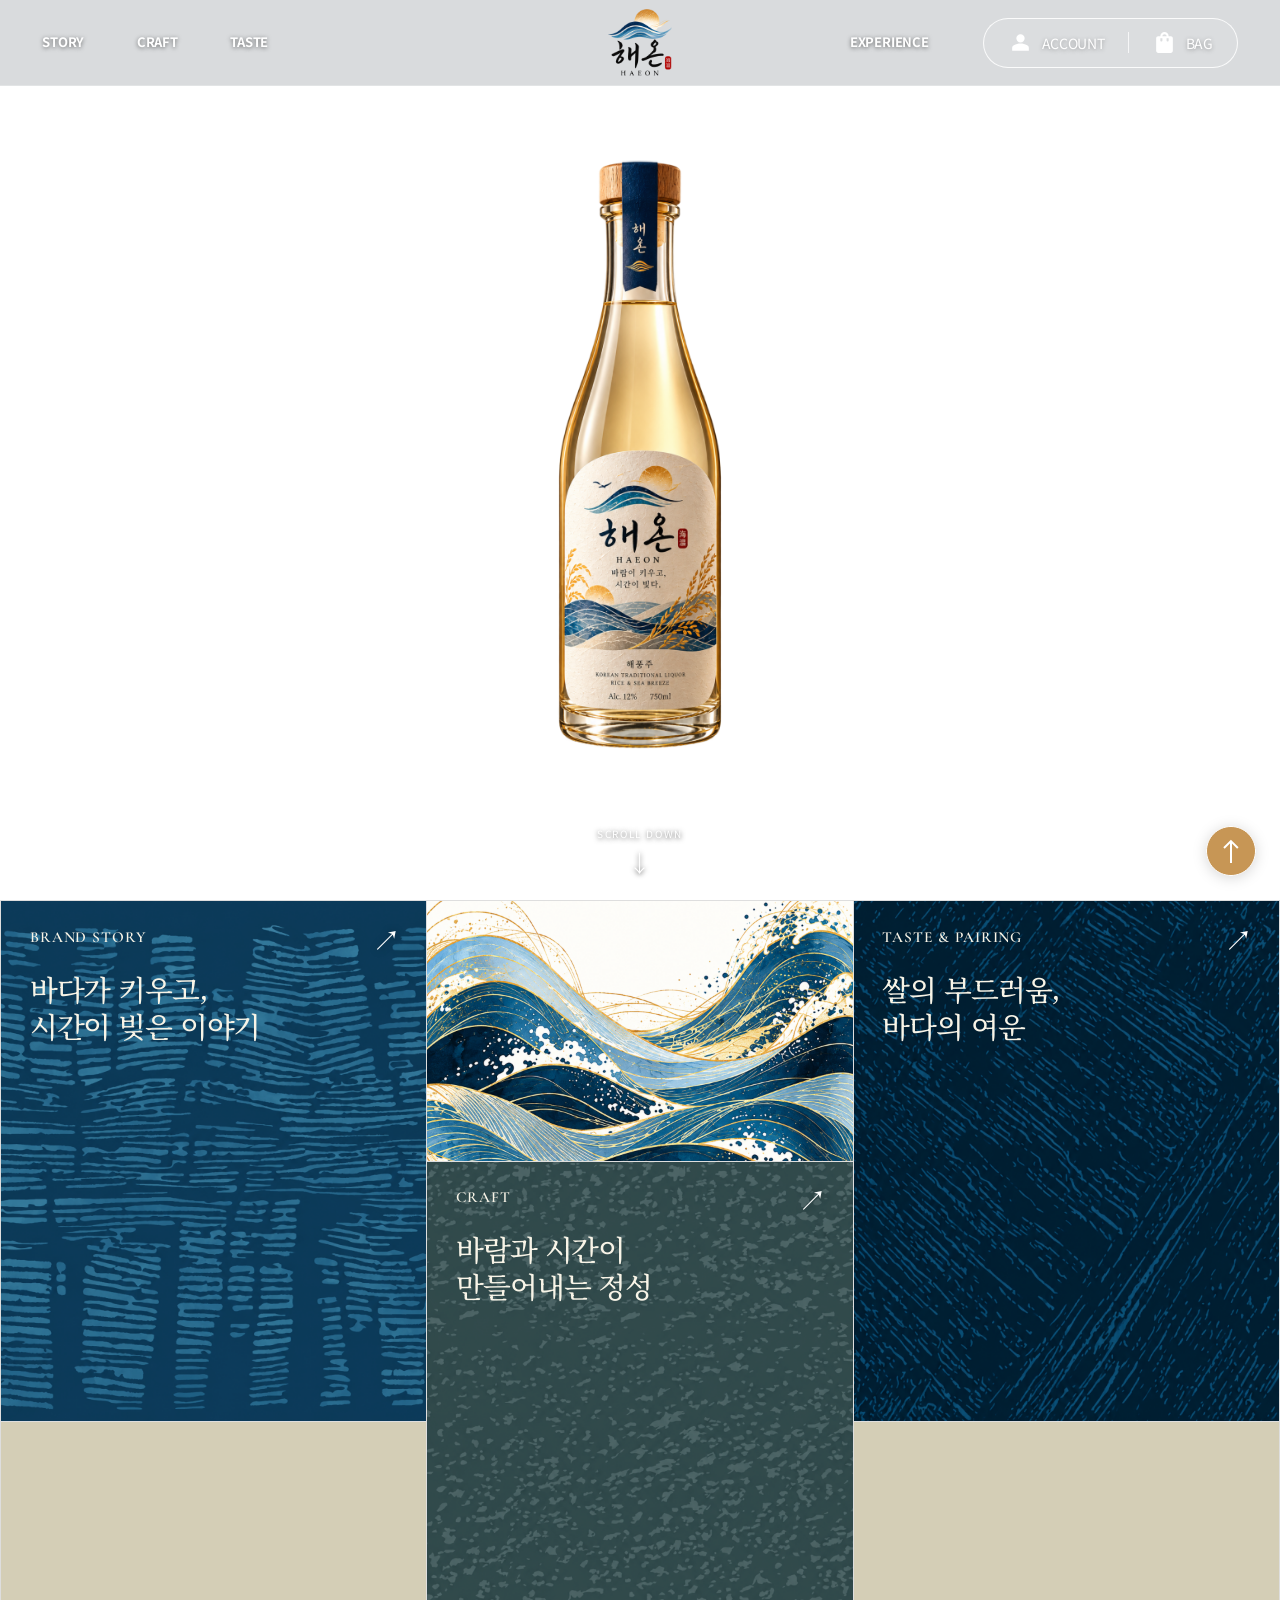
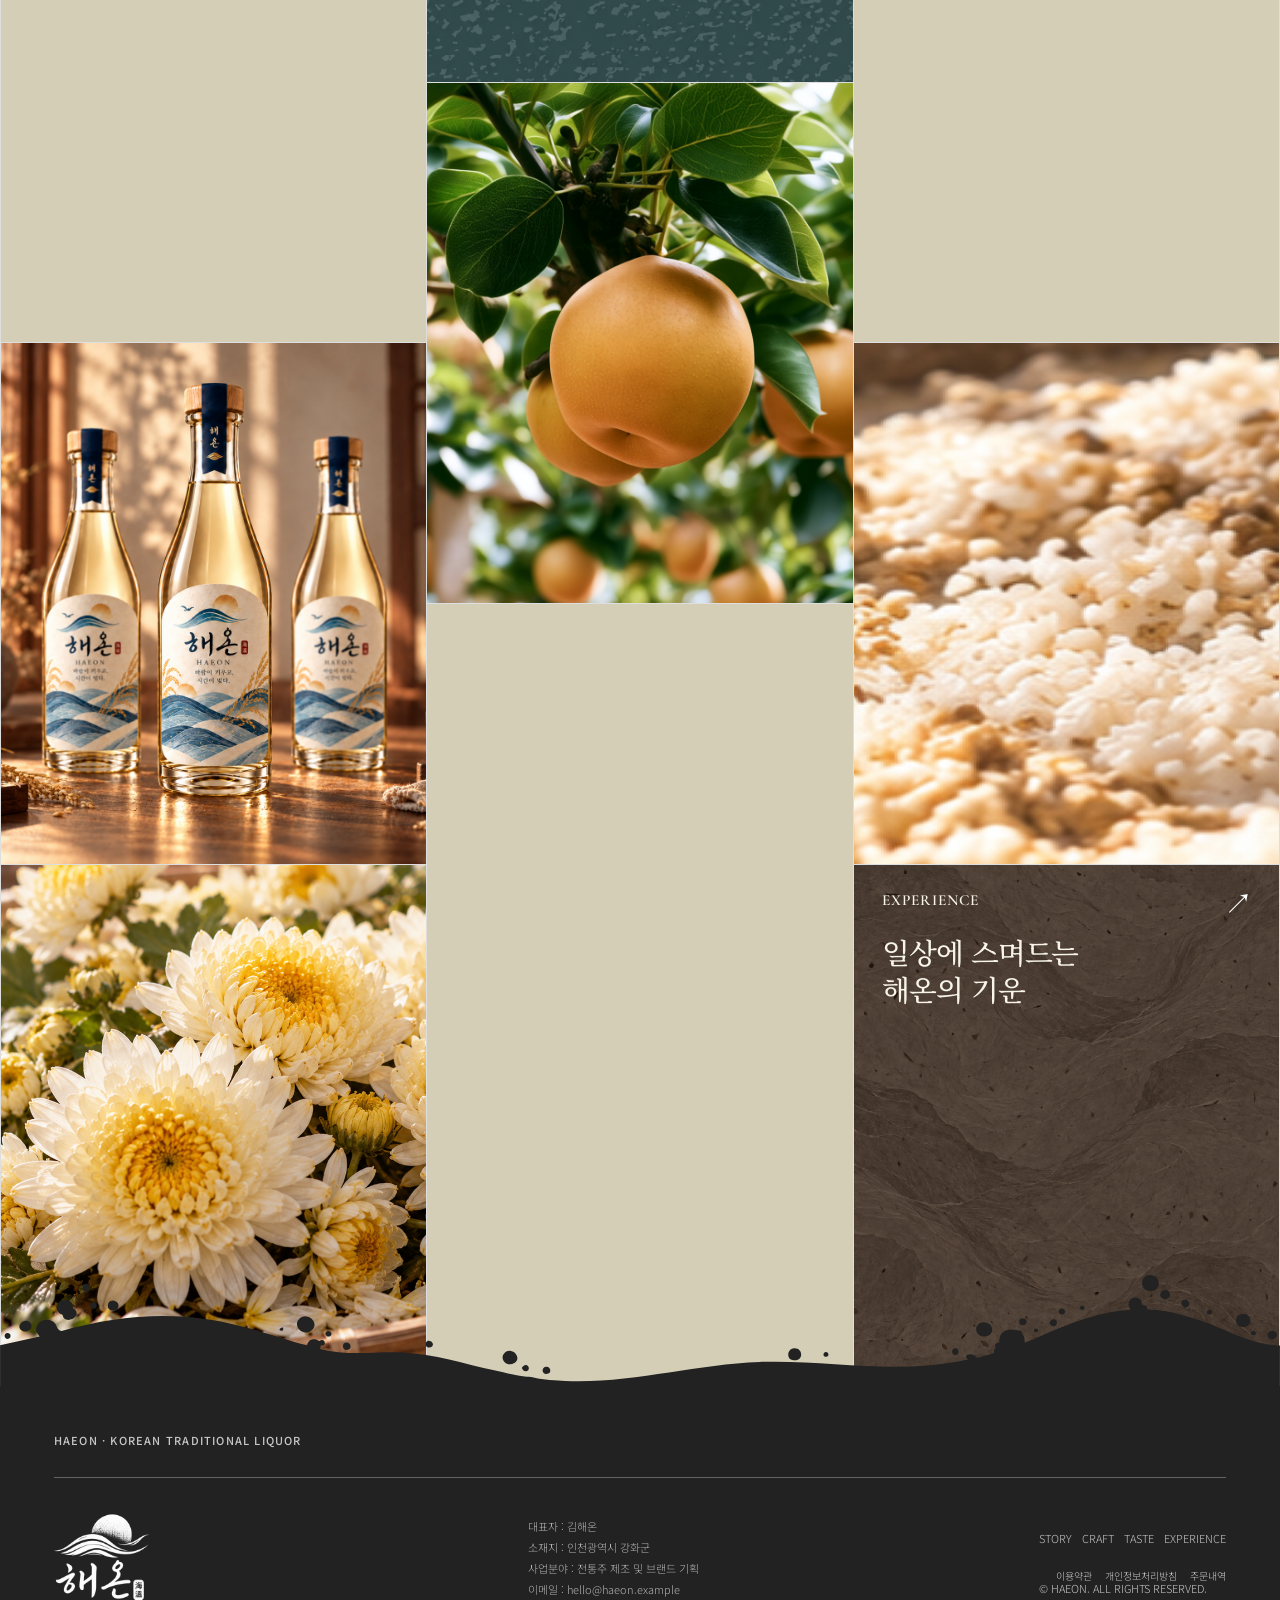
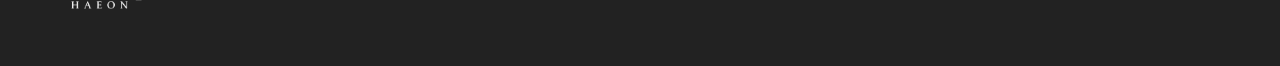
==== haeon/index.html @ a4af0481 "HAEON Initial upload of HAEON website" ====
<!DOCTYPE html>
<html lang="ko"><head><meta charset="UTF-8"><meta name="viewport" content="width=device-width, initial-scale=1"><meta name="theme-color" content="#18324a"><meta name="description" content="바람이 키우고, 시간이 빚다. 프리미엄 한국 약주 해온 HAEON의 브랜드 이야기, 재료, 풍미와 컬렉션."><title>바람이 키우고, 시간이 빚다 | 해온 HAEON</title><link rel="icon" href="assets/favicon.svg" type="image/svg+xml"><link rel="preconnect" href="https://fonts.googleapis.com"><link rel="preconnect" href="https://fonts.gstatic.com" crossorigin><link href="https://fonts.googleapis.com/css2?family=Cormorant+Garamond:wght@400;500;600&family=Noto+Sans+KR:wght@300;400;500&family=Noto+Serif+KR:wght@400;500;600&display=swap" rel="stylesheet"><link rel="stylesheet" href="css/style.css"><link rel="stylesheet" href="css/mosaic.css?v=mobile-one-column-20261019"><script src="js/main.js" defer></script><link rel="stylesheet" href="css/header.css"><link rel="stylesheet" href="css/footer.css?v=haeon-wave-final-2"><link rel="stylesheet" href="css/scroll-overlap.css"><link rel="stylesheet" href="css/commerce.css?v=align-center-20261019"><link rel="stylesheet" href="css/home-transparent-header.css?v=20261019"><script src="js/commerce.js" defer></script></head>
<body data-page="index"><a class="skip-link" href="#main">본문으로 바로가기</a>
<header class="site-header minimal-header"><nav class="header-nav" aria-label="브랜드 메뉴"><div class="story-menu"><a class="story-menu__trigger" href="brand.html" aria-haspopup="true" aria-expanded="false" aria-controls="story-submenu">STORY</a><div class="story-menu__dropdown" id="story-submenu" aria-label="STORY 하위 메뉴"><a href="brand.html">STORY</a><a href="brand-detail.html">CI</a></div></div><a href="craft.html">CRAFT</a><a href="taste.html">TASTE</a></nav><a class="header-logo" href="index.html" aria-label="해온 HAEON 홈"><img src="assets/images/haeon-logo.png" alt="해온 HAEON" width="180" height="188"></a><nav class="header-experience" aria-label="구매 메뉴"><a href="shop.html">EXPERIENCE</a></nav><div class="haeon-shop-actions" aria-label="계정 및 장바구니">
    <a class="haeon-account-link" href="account.html" aria-label="회원가입 및 계정"><img class="haeon-action-icon" src="assets/images/ACCOUNT%201.svg" alt="" width="25" height="25"><span class="haeon-action-label">ACCOUNT</span></a>
    <span class="haeon-shop-actions__divider" aria-hidden="true"></span>
    <button class="haeon-cart-trigger" type="button" data-cart-open aria-label="장바구니 열기"><img class="haeon-action-icon" src="assets/images/BAG%201.svg" alt="" width="25" height="25"><span class="haeon-action-label">BAG</span></button>
  </div></header>

<main id="main"><section class="product-stage" aria-labelledby="haeon-title"><h1 id="haeon-title" class="visually-hidden">해온 HAEON — 바람이 키우고, 시간이 빚다.</h1><video class="product-stage__background-video" autoplay muted loop playsinline preload="metadata" aria-hidden="true" tabindex="-1">
  <source src="assets/images/home/sea.mp4" type="video/mp4">
</video>
<img class="product-stage__bottle" src="assets/images/home/haeon-hero-bottle.png" alt="우드 캡과 파도 라벨을 갖춘 해온 약주 병" fetchpriority="high" decoding="async" width="960" height="1440"><a class="product-stage__scroll" href="#discover">SCROLL DOWN<span aria-hidden="true">↓</span></a></section>
<div id="discover" class="mosaic-scroll" role="region" aria-label="해온 콘텐츠 격자">
<section class="main-mosaic" aria-label="해온 브랜드 메인 콘텐츠">
<a class="menu-tile area-brand" href="brand.html"><img class="menu-tile__background" src="assets/images/home/blue_print.png" alt="" loading="lazy" decoding="async"><span class="menu-tile__eyebrow">BRAND STORY</span><h2>바다가 키우고,<br>시간이 빚은 이야기</h2><span class="menu-tile__arrow" aria-hidden="true">↗</span></a>
<div class="mosaic-image area-image2"><video autoplay muted loop playsinline preload="metadata"><source src="assets/images/home/rice_plant.mp4" type="video/mp4"></video></div>
<div class="mosaic-image area-image4"><img class="" src="assets/images/home/haeon_bottles.png" alt="바람이 키우고 시간이 빚다" loading="lazy" decoding="async"></div>
<div class="mosaic-image area-image7"><img class="" src="assets/images/home/chrysanthemum.png" alt="은은한 향을 더하는 국화" loading="lazy" decoding="async"></div>
<div class="mosaic-image area-image1"><img class="" src="assets/images/home/wave.png" alt="잔잔히 밀려오는 파도" loading="lazy" decoding="async"></div>
<a class="menu-tile area-craft" href="craft.html"><img class="menu-tile__background" src="assets/images/home/green_pattern.png" alt="" loading="lazy" decoding="async"><span class="menu-tile__eyebrow">CRAFT</span><h2>바람과 시간이<br>만들어내는 정성</h2><span class="menu-tile__arrow" aria-hidden="true">↗</span></a>
<div class="mosaic-image area-image5"><img class="" src="assets/images/home/pear.png" alt="맑고 부드러운 단맛의 배" loading="lazy" decoding="async"></div>
<div class="mosaic-image area-image8"><video autoplay muted loop playsinline preload="metadata"><source src="assets/images/home/green_plum.mp4" type="video/mp4"></video></div>
<a class="menu-tile area-pairing" href="taste.html"><img class="menu-tile__background" src="assets/images/home/blue_pattern.png" alt="" loading="lazy" decoding="async"><span class="menu-tile__eyebrow">TASTE &amp; PAIRING</span><h2>쌀의 부드러움,<br>바다의 여운</h2><span class="menu-tile__arrow" aria-hidden="true">↗</span></a>
<div class="mosaic-image area-image3"><video autoplay muted loop playsinline preload="metadata"><source src="assets/images/home/dancheong.mp4" type="video/mp4"></video></div>
<div class="mosaic-image area-image6"><img class="" src="assets/images/home/yeast.png" alt="발효의 깊이를 더하는 누룩" loading="lazy" decoding="async"></div>
<a class="menu-tile area-image9" href="shop.html"><img class="menu-tile__background" src="assets/images/home/EXPRIENCE.png" alt="" loading="lazy" decoding="async"><span class="menu-tile__eyebrow">EXPERIENCE</span><h2>일상에 스며드는<br>해온의 기운</h2><span class="menu-tile__arrow" aria-hidden="true">↗</span></a>
</section>
</div></main>

<footer class="site-footer brand-footer">
  <div class="brand-footer__top">
    <p class="brand-footer__caption">HAEON · KOREAN TRADITIONAL LIQUOR</p>
    
  </div>
  <div class="brand-footer__body">
    <a class="brand-footer__logo" href="index.html" aria-label="해온 HAEON 홈"><img src="assets/images/haeon-logo-white.png" alt="해온 HAEON" width="276" height="293" loading="lazy" decoding="async"></a>
    <div class="brand-footer__message"><p>대표자 : 김해온</p><p>소재지 : 인천광역시 강화군</p><p>사업분야 : 전통주 제조 및 브랜드 기획</p><p>이메일 : hello@haeon.example</p></div>
    <div class="brand-footer__right">
      <nav class="brand-footer__nav" aria-label="하단 메뉴"><a href="brand.html">STORY</a><a href="craft.html">CRAFT</a><a href="taste.html">TASTE</a><a href="shop.html">EXPERIENCE</a></nav>
      <div class="haeon-legal-links"><a href="terms.html">이용약관</a><a href="privacy.html">개인정보처리방침</a><a href="orders.html">주문내역</a></div><p class="brand-footer__copyright">© HAEON. ALL RIGHTS RESERVED.</p>
    </div>
  </div>
</footer>
<div class="toast" role="status" aria-live="polite"></div>
<a class="haeon-to-top" href="#" aria-label="페이지 맨 위로 이동" title="맨 위로 이동"></a>
</body></html>
---- haeon/css/style.css ----
/* FOUNDATION — Brand tokens and twelve-column content grid */
:root{--color-navy:#18324a;--color-sea:#476b82;--color-ivory:#f6f1e8;--color-beige:#e8d7bc;--color-gold:#c99b52;--color-brown:#6f6256;--content-width:1280px;--header-height:98px;--font-serif:'Noto Serif KR','Batang',serif;--font-sans:'Noto Sans KR','Malgun Gothic',sans-serif;--font-latin:'Cormorant Garamond',Georgia,serif;--line:rgba(24,50,74,.19)}
*{box-sizing:border-box}html{scroll-behavior:smooth;scroll-padding-top:var(--header-height)}body{margin:0;background:var(--color-ivory);color:var(--color-navy);font-family:var(--font-sans);font-size:16px;font-weight:300;line-height:1.9}body:has(dialog[open]){overflow:hidden}a{color:inherit;text-decoration:none}button{font:inherit;color:inherit;cursor:pointer;border:0;background:none}button,a{-webkit-tap-highlight-color:transparent}button{min-height:44px}img{display:block;width:100%;height:100%;object-fit:cover}figure,p,h1,h2,h3,h4{margin:0}h1,h2,h3{font-family:var(--font-serif);font-weight:400;word-break:keep-all}h2{font-size:clamp(32px,3.2vw,52px);line-height:1.55;letter-spacing:-.045em}h3{font-size:24px;line-height:1.6}p{word-break:keep-all}button:focus-visible,a:focus-visible{outline:2px solid var(--color-gold);outline-offset:6px}::selection{background:var(--color-navy);color:var(--color-ivory)}[hidden]{display:none!important}.container{width:calc(100% - 160px);max-width:var(--content-width);margin-inline:auto}.section-space{padding-block:130px}.eyebrow{font-size:11px;font-weight:500;letter-spacing:.2em;line-height:1.6;margin-bottom:29px}.latin{font-family:var(--font-latin)}.center{text-align:center}.center>p:not(.eyebrow){margin-top:28px}.muted{color:var(--color-brown)}.skip-link{position:fixed;top:8px;left:8px;background:var(--color-ivory);padding:12px 24px;z-index:100;transform:translateY(-160%)}.skip-link:focus{transform:none}.text-link{display:inline-flex;align-items:center;justify-content:space-between;gap:44px;padding:14px 0;border-bottom:1px solid var(--color-navy);font-size:13px;font-weight:400;min-height:48px}.text-link span:last-child{display:inline-block;font-size:21px;transition:transform .3s}.text-link:hover span:last-child{transform:translate(5px,-3px)}.section-number{font-size:10px;letter-spacing:.16em;color:var(--color-brown)}.reveal{opacity:1;transform:none}.motion-ready .reveal{opacity:0;transform:translateY(22px);transition:opacity .85s ease,transform .85s ease}.motion-ready .reveal.is-visible{opacity:1;transform:none}.image-unavailable{opacity:0}.hero-media,.preview-image,.image-break,.ingredient-image,.pairing-card>div,.product-image,.final-media{background:#d6c8b2}
/* HEADER — fixed logo uses absolute center independent of controls */
.site-header{position:fixed;inset:0 0 auto;height:var(--header-height);z-index:40;color:var(--color-ivory);transition:background .35s,color .35s,box-shadow .35s}.site-header.scrolled{background:rgba(248,244,235,.94);backdrop-filter:blur(14px);color:var(--color-navy);box-shadow:0 1px 0 var(--line)}.wordmark{position:absolute;left:50%;top:50%;transform:translate(-50%,-50%);font-family:var(--font-serif);font-size:31px;line-height:1.25;letter-spacing:.12em;text-align:center;white-space:nowrap}.wordmark small{display:block;font-family:var(--font-sans);font-size:8px;letter-spacing:.45em;padding-left:3px;margin-top:8px}.header-actions{position:absolute;right:5.5%;top:0;height:100%;display:flex;align-items:center;gap:33px}.language{position:relative}.language-toggle{font-size:10px;letter-spacing:.07em;display:flex;align-items:center;gap:12px}.language-label{font-size:9px;letter-spacing:.12em}.language-options{position:absolute;top:50px;right:0;width:200px;padding:8px;background:var(--color-ivory);color:var(--color-navy);border:1px solid var(--line);box-shadow:0 10px 30px #0001}.language-options button{width:100%;text-align:left;font-size:12px;padding:8px 12px;display:flex;justify-content:space-between;align-items:center}.language-options button:hover{background:var(--color-beige)}.language-options small{font-size:10px}.menu-toggle{display:flex;align-items:center;gap:16px;padding:0}.menu-text{font-size:9px;letter-spacing:.1em}.hamburger{width:24px;display:grid;gap:7px}.hamburger i{height:1px;background:currentColor;display:block}.menu-dialog{padding:0;border:0;width:100%;max-width:100%;height:100dvh;max-height:100dvh;background:var(--color-ivory);color:var(--color-navy)}dialog::backdrop{background:#0c2034a6;backdrop-filter:blur(5px)}.menu-top{height:98px;position:relative;border-bottom:1px solid var(--line)}.icon-button{font-size:24px;width:48px;height:48px}.menu-close{position:absolute;right:5%;top:25px}.menu-dialog nav{max-width:950px;width:85%;margin:40px auto}.menu-dialog nav a{display:flex;gap:30px;align-items:center;border-bottom:1px solid var(--line);padding:16px 0}.menu-dialog nav a[aria-current]{color:var(--color-sea)}.menu-dialog nav a>span:nth-child(2){font-family:var(--font-latin);font-size:clamp(30px,4vw,55px);line-height:1.1}.menu-dialog nav small{font-family:var(--font-sans);display:block;font-size:11px;line-height:1.7;margin-top:8px}.nav-number{font-size:10px}.nav-arrow{margin-left:auto;font-size:24px}.menu-bottom{width:85%;max-width:950px;margin:30px auto;font-size:12px;display:flex;justify-content:space-between}.menu-bottom span{font-size:10px;letter-spacing:.12em}
/* HERO */
.hero{position:relative;color:var(--color-ivory);height:100vh;height:100svh;min-height:680px;overflow:hidden}.hero-media,.hero-shade{position:absolute;inset:0}.hero-media{background:#476b82}.hero-media img{object-position:center 53%}.hero-shade{background:linear-gradient(90deg,rgba(9,28,44,.48),rgba(9,28,44,.04) 75%),linear-gradient(0deg,rgba(9,28,44,.34),transparent 28%,transparent 80%,rgba(9,28,44,.2))}.hero-copy{position:absolute;left:max(8.3%,calc((100% - 1200px)/2));top:50%;transform:translateY(-43%)}.hero-copy .eyebrow{font-size:10px;letter-spacing:.27em;margin-bottom:32px}.hero-intro{font-family:var(--font-serif);font-size:clamp(23px,2.1vw,32px);line-height:1.7;letter-spacing:-.025em}.hero-copy h1{font-size:clamp(80px,8vw,120px);letter-spacing:.04em;line-height:1.4;margin:12px 0 19px}.hero-slogan{font-size:13px;letter-spacing:.1em}.hero-latin{display:block;font-family:var(--font-latin);font-size:15px;letter-spacing:.4em;margin-top:31px;opacity:.85}.hero-bottom{position:absolute;bottom:30px;left:5.5%;right:5.5%;display:flex;justify-content:space-between;align-items:end;font-size:9px;letter-spacing:.12em}.scroll-cue{font-size:8px;letter-spacing:.23em;display:flex;flex-direction:column;align-items:center;gap:10px;min-height:44px}.scroll-cue span{font-size:25px;font-weight:300}.hero-bottom .scroll-cue{position:absolute;bottom:0;left:50%;transform:translateX(-50%)}.intro-strip{padding:29px 8%;border-bottom:1px solid var(--line);display:flex;justify-content:space-between;font-size:9px;letter-spacing:.19em}.sub-hero{height:78svh;min-height:570px}.sub-hero-copy{position:absolute;left:8.3%;top:48%;transform:translateY(-30%)}.sub-hero h1{font-size:clamp(42px,4.4vw,68px);line-height:1.6;letter-spacing:-.035em}.sub-hero-copy>p:last-child{margin-top:24px;font-size:14px}.sub-hero>.scroll-cue{position:absolute;bottom:28px;left:50%;transform:translateX(-50%)}.hero-corner{position:absolute;right:6%;bottom:35px;font-size:9px;letter-spacing:.13em}.warm-hero .hero-shade{background:linear-gradient(90deg,#182d40b0,#182d4020)}
/* PREVIEW SECTIONS */
.preview{display:grid;grid-template-columns:repeat(12,minmax(0,1fr));max-width:1440px;margin:auto;padding:130px 80px;min-height:760px;align-items:center;gap:0}.preview-image{grid-column:1/8;aspect-ratio:1.12;overflow:hidden}.preview-image img{transition:transform 1s}.preview-image:hover img{transform:scale(1.03)}.preview-copy{grid-column:9/13;padding-block:20px}.preview-copy>.section-number{display:block;margin-bottom:56px}.preview-copy .eyebrow{font-size:9px;letter-spacing:.15em;margin-bottom:21px}.preview-copy h2{font-size:clamp(29px,2.7vw,42px)}.preview-copy>p:not(.eyebrow){font-size:14px;color:var(--color-brown);line-height:2;margin-top:26px;margin-bottom:35px}.preview.reverse .preview-image{grid-column:6/13;grid-row:1}.preview.reverse .preview-copy{grid-column:1/5;grid-row:1}.preview .text-link{font-size:12px;gap:36px}
/* IMAGE BREAK — these sections intentionally contain no links */
.image-break{height:650px;position:relative;overflow:hidden;margin:0 5.5%}.image-break>img{object-position:center}.image-break>p{position:absolute;left:7%;bottom:15%;font-family:var(--font-serif);font-size:27px;line-height:1.9;color:white;text-shadow:0 2px 20px #0009;z-index:1}.image-break:after{content:'';position:absolute;inset:50% 0 0;background:linear-gradient(transparent,#0b23384d)}.image-caption{position:absolute;bottom:27px;right:32px;font-size:8px;letter-spacing:.2em;color:white;z-index:1}.sea-break{margin:0;height:72vh}.sea-break img{object-position:20% 48%}
/* FINAL VISUAL */
.final-visual{height:80vh;min-height:540px;position:relative;overflow:hidden;color:var(--color-ivory)}.final-media{position:absolute;inset:0}.final-media:after{content:'';position:absolute;inset:0;background:#102d466b}.final-media img{object-position:center 55%}.final-copy{position:absolute;inset:0;display:flex;flex-direction:column;align-items:center;justify-content:center;text-align:center}.final-copy .eyebrow{font-size:9px;letter-spacing:.25em}.final-copy h2{font-size:90px;line-height:1.5;letter-spacing:.06em;margin-bottom:20px}.final-copy>p:not(.eyebrow){font-family:var(--font-serif);font-size:21px;line-height:1.9}.fine-rule{height:35px;width:1px;background:#f6f1e870;margin:25px 0}.final-copy>.latin{font-size:17px;letter-spacing:.4em}
/* FOOTER */
.site-footer{padding:42px 5.5% 40px;background:#152a3a;color:var(--color-ivory);min-height:310px}.footer-top{display:flex;align-items:center;gap:35px;border-bottom:1px solid #f6f1e826;padding-bottom:25px;margin-bottom:28px}.footer-top>p{font-family:var(--font-serif);font-size:14px;line-height:1.8}.footer-top>span{font-size:8px;letter-spacing:.2em;color:#c8baa1}.back-top{margin-left:auto;display:grid;place-items:center;width:44px;height:44px;border:1px solid #f6f1e84d;border-radius:50%;font-size:21px}.footer-grid{display:grid;grid-template-columns:1fr 2.4fr 1.1fr;gap:35px;align-items:start}.footer-logo{font-family:var(--font-serif);font-size:39px;line-height:1.4;width:max-content;letter-spacing:.08em}.footer-logo small{display:block;font-family:var(--font-sans);font-size:9px;letter-spacing:.4em;margin-top:5px}.company{font-size:10px;line-height:2.2;color:#d0d6d9;padding-top:7px}.company span{margin-left:18px}.demo-notice{font-size:9px;opacity:.75;margin-top:9px}.copyright{font-size:9px;letter-spacing:.08em;line-height:1.8;padding-top:7px}.social-button{padding:0;margin-top:6px;min-width:44px;display:flex;align-items:center}.toast{position:fixed;left:50%;bottom:28px;transform:translate(-50%,20px);padding:14px 24px;background:var(--color-navy);color:white;z-index:100;font-size:13px;width:max-content;max-width:90%;opacity:0;pointer-events:none;transition:opacity .2s,transform .2s;box-shadow:0 8px 30px #0002}.toast.visible{opacity:1;transform:translate(-50%,0)}
/* DETAIL PAGES */
.editorial{display:grid;grid-template-columns:repeat(12,minmax(0,1fr));gap:28px}.editorial>div:first-child{grid-column:1/6}.editorial>div:last-child,.editorial>.timeline{grid-column:7/13}.editorial p:not(.eyebrow){margin-top:26px;color:var(--color-brown);font-size:15px;line-height:2}.prose p:first-child{margin-top:0!important}.naming{background:#eae2d5}.name-grid{display:grid;grid-template-columns:1fr 1fr;align-items:center;gap:70px}.name-grid h2{font-size:90px;display:flex;align-items:center;gap:15px}.name-grid h2 span{font-family:var(--font-sans);font-size:10px;writing-mode:vertical-rl;letter-spacing:.12em;margin:20px 20px 0 0}.name-grid h3{margin-bottom:22px}.name-grid p{font-size:14px;color:var(--color-brown)}.philosophy-grid{display:grid;grid-template-columns:repeat(4,1fr);gap:40px;margin-top:60px}.philosophy-grid article{border-top:1px solid var(--line);padding-top:24px}.philosophy-grid h3{font-size:45px;margin:28px 0 4px}.philosophy-grid h4{font-weight:400;font-size:14px}.philosophy-grid p{margin-top:19px;font-size:13px;color:var(--color-brown)}.timeline-section{background:#ede6da}.timeline{list-style:none;padding:0;margin:0}.timeline li{display:flex;gap:40px;padding:25px 0;border-bottom:1px solid var(--line)}.timeline li:first-child{padding-top:0}.timeline li>span{font-family:var(--font-latin);font-size:36px}.timeline h3{font-size:21px}.timeline p{margin-top:8px!important;font-size:13px!important}.logo-display{min-height:300px;display:flex;flex-direction:column;justify-content:center;align-items:center}.logo-display>span:not(.sun-symbol){font-family:var(--font-serif);font-size:85px;letter-spacing:.06em}.logo-display small{font-size:12px;letter-spacing:.5em}.sun-symbol{width:60px;height:31px;border:1px solid var(--color-gold);border-radius:70px 70px 0 0;margin-bottom:23px;position:relative}.sun-symbol:after{content:'';height:1px;background:var(--color-gold);width:95px;position:absolute;left:-18px;bottom:-6px}.editorial .text-link{margin-top:30px}.ingredient-row{display:grid;grid-template-columns:1fr 1fr;align-items:center;gap:100px;padding-bottom:100px}.ingredient-image{height:440px;overflow:hidden}.ingredient-row.reverse .ingredient-image{order:2}.ingredient-row .eyebrow{margin:20px 0 10px}.ingredient-row h3{font-size:19px;margin:22px 0 15px}.ingredient-row p:not(.eyebrow){font-size:14px;max-width:360px;color:var(--color-brown)}.process{background:var(--color-navy);color:var(--color-ivory)}.process-grid{display:grid;grid-template-columns:1fr 1fr;gap:100px}.process-heading{position:sticky;top:140px;align-self:start}.process-heading>p:not(.eyebrow){margin-top:25px;font-size:13px;color:#d1d5d7}.process-heading img{height:210px;margin-top:40px;object-fit:cover}.process-steps{list-style:none;padding:0;margin:0}.process-steps li{display:flex;gap:30px;border-top:1px solid #f6f1e833;padding:38px 0}.process-steps li>span{font-family:var(--font-latin);color:var(--color-gold);font-size:31px}.process-steps h3{font-size:23px}.process-steps p{margin-top:12px;font-size:13px;color:#d1d5d7}.next-page{padding-block:65px;text-align:right}.taste-chart{padding-top:8px}.taste-row{display:flex;align-items:center;justify-content:space-between;border-bottom:1px solid var(--line);padding:17px 0}.taste-row>span:first-child{font-size:11px;letter-spacing:.13em}.taste-row small{display:inline-block;font-size:10px;color:var(--color-brown);margin-left:16px;letter-spacing:0}.dots{display:flex;gap:16px}.dots i{width:11px;height:11px;border-radius:50%;border:1px solid var(--color-sea)}.dots i.filled{background:var(--color-sea)}.editorial .muted{display:block;font-size:10px;margin-top:30px}.notes{background:#e9e0d2}.notes-grid{display:grid;grid-template-columns:repeat(4,1fr);gap:35px;margin-top:55px}.notes-grid article{border-top:1px solid var(--line);padding-top:25px}.notes-grid article>span{font-family:var(--font-latin);font-size:22px;color:var(--color-brown)}.notes-grid h3{font-size:20px;margin:15px 0}.notes-grid p{font-size:15px;color:var(--color-brown)}.serving{display:grid;grid-template-columns:2fr 1fr 1fr;gap:50px;align-items:center}.serving-detail{text-align:center}.serving-detail>strong{font-size:65px;font-weight:400;line-height:1.2}.serving-detail strong small{font-size:28px}.serving-detail p{font-size:11px;margin-top:20px;color:var(--color-brown)}.serving-detail h3{font-size:18px}.cup-symbol{display:block;width:54px;height:30px;border:1px solid var(--color-sea);border-top:3px double var(--color-sea);border-radius:0 0 24px 24px;margin:0 auto 15px}.pairing-section{background:#ede7dd}.pairing-grid{display:grid;grid-template-columns:repeat(2,1fr);gap:65px 40px;margin-top:55px}.pairing-card>div{height:330px;overflow:hidden;margin-bottom:23px}.pairing-card img{transition:transform .6s}.pairing-card:hover img{transform:scale(1.03)}.pairing-card h3{margin:8px 0 13px}.pairing-card p{font-size:14px;max-width:440px;color:var(--color-brown)}
/* COLLECTION AND ACCESSIBLE NATIVE DIALOG */
.collection-heading{display:flex;justify-content:space-between;align-items:end;gap:30px}.collection-heading>p{font-size:13px;color:var(--color-brown);margin-bottom:10px}.shop-notice{font-size:11px;color:var(--color-brown);padding:18px 0;border-bottom:1px solid var(--line);margin:25px 0 40px}.products{display:grid;grid-template-columns:repeat(3,1fr);gap:35px}.product-image{display:block;width:100%;height:410px;position:relative;overflow:hidden;background:#e9e2d7;padding:0}.product-image img{transition:transform .7s;object-fit:contain;padding:25px}.product-image:hover img{transform:scale(1.03)}.product-375 img{padding:55px}.product-gift img{object-fit:cover;padding:0}.product-badge{position:absolute;left:20px;top:17px;font-size:8px;letter-spacing:.14em}.product-plus{position:absolute;right:18px;bottom:15px;display:grid;place-items:center;width:35px;height:35px;border:1px solid var(--line);border-radius:50%;background:#f6f1e8bb}.product-meta{margin-top:24px}.product-meta h3{font-size:23px}.product-meta>span{font-size:9px;letter-spacing:.08em;color:var(--color-brown)}.product-card>p{font-size:12px;margin-top:10px;color:var(--color-brown)}.product-bottom{display:flex;justify-content:space-between;align-items:center;margin-top:25px;padding-top:12px;border-top:1px solid var(--line)}.product-bottom>span{font-size:15px}.product-bottom .text-link{font-size:11px;gap:22px;border:0}.gift-note{background:#e9e0d2}.product-dialog{width:min(880px,92vw);max-height:88dvh;padding:0;border:0;background:var(--color-ivory);color:var(--color-navy)}.product-dialog>.product-close{position:absolute;right:10px;top:10px;z-index:1}.product-dialog-grid{display:grid;grid-template-columns:1fr 1fr}.dialog-image{background:#e5ded0;min-height:500px}.dialog-image img{object-fit:contain;padding:35px}.dialog-copy{padding:70px 35px 35px}.dialog-copy h2{font-size:29px}.dialog-copy>p:not(.eyebrow){font-size:13px;margin-top:20px}.dialog-copy dl{margin:30px 0}.dialog-copy dl>div{display:flex;justify-content:space-between;gap:15px;font-size:11px;padding:10px 0;border-bottom:1px solid var(--line)}.dialog-copy dd{margin:0;text-align:right}.dialog-copy .modal-notice{color:var(--color-brown);font-size:11px!important}.solid-button{background:var(--color-navy);color:var(--color-ivory);padding:12px 24px;width:100%;font-size:13px;margin-top:22px}
/* RESPONSIVE */
@media(min-width:1600px){.preview{max-width:1500px;padding-inline:70px}.hero-copy{left:calc((100% - 1200px)/2)}.hero-media img{object-position:center 57%}}
@media(max-width:1100px){.container{width:calc(100% - 96px)}.preview{padding:95px 48px;min-height:650px}.preview-copy{grid-column:9/13}.preview-copy h2{font-size:30px}.preview-image{aspect-ratio:.9}.preview-copy>p:not(.eyebrow){font-size:12px}.preview-copy>.section-number{margin-bottom:30px}.preview .text-link{gap:22px;font-size:11px}.section-space{padding-block:95px}.image-break{height:500px}.ingredient-row,.process-grid{gap:55px}.products{gap:20px}.product-image{height:340px}.footer-grid{grid-template-columns:.8fr 2.2fr 1fr;gap:22px}.company span{display:block;margin:0}.name-grid{gap:30px}.name-grid h2{font-size:70px}.philosophy-grid{gap:25px}.serving{gap:20px}}
@media(max-width:767px){:root{--header-height:80px}.container{width:calc(100% - 44px)}.site-header .wordmark{font-size:26px}.header-actions{right:22px;gap:14px}.language{display:none}.menu-text{display:none}.menu-toggle{width:44px;justify-content:end}.hero{min-height:680px}.home-hero .hero-media img{object-position:66% center}.home-hero .hero-shade{background:linear-gradient(90deg,#0c243866,#0c243800),linear-gradient(0deg,#0c243899,transparent 55%)}.hero-copy{left:7%;top:48%;transform:translateY(-30%)}.hero-copy .eyebrow{font-size:8px;max-width:110px;margin-bottom:20px}.hero-intro{font-size:19px}.hero-copy h1{font-size:76px;margin:9px 0 15px}.hero-slogan{font-size:10px;max-width:130px;line-height:1.8}.hero-latin{font-size:12px;margin-top:18px}.hero-bottom{bottom:25px;left:22px;right:22px}.hero-bottom>span{font-size:7px;max-width:100px}.hero-bottom>span:last-child{text-align:right}.hero-bottom .scroll-cue{font-size:6px;letter-spacing:.1em;white-space:nowrap}.intro-strip{padding:23px 22px;font-size:7px;letter-spacing:.13em}.preview{display:flex;flex-direction:column;padding:65px 22px 75px;min-height:0;gap:34px}.preview-image{width:100%;aspect-ratio:1.05}.preview-copy{width:100%;padding:0 5px}.preview-copy>.section-number{margin-bottom:22px;font-size:8px}.preview-copy .eyebrow{margin-bottom:17px;font-size:9px}.preview-copy h2{font-size:32px}.preview-copy>p:not(.eyebrow){font-size:14px;margin:23px 0}.preview .text-link{font-size:12px;gap:45px}.image-break{height:420px;margin-inline:0}.image-break>p{font-size:22px;bottom:18%;left:7%}.image-caption{font-size:6px;right:22px;bottom:24px}.sea-break{height:480px}.final-visual{height:75svh;min-height:520px}.final-copy h2{font-size:75px}.final-copy .eyebrow{font-size:7px}.final-copy>p:not(.eyebrow){font-size:18px}.site-footer{padding:32px 24px}.footer-top{gap:20px}.footer-top>span{font-size:6px}.footer-top>p{font-size:12px}.footer-grid{grid-template-columns:1fr 1fr;gap:26px 14px}.footer-logo{font-size:32px}.company{grid-column:1/-1;grid-row:2;font-size:10px}.company span{display:inline;margin-left:8px}.copyright{font-size:7px;text-align:right}.social-button{margin-left:auto;justify-content:end}.demo-notice{font-size:8px}.sub-hero{min-height:550px;height:75svh}.sub-hero-copy{left:7%;right:7%;top:45%;transform:translateY(-15%)}.sub-hero h1{font-size:38px}.sub-hero-copy>p:last-child{font-size:12px;max-width:270px}.sub-hero .eyebrow{font-size:9px}.hero-corner{display:none}.section-space{padding-block:75px}h2{font-size:32px}.editorial{display:flex;flex-direction:column;gap:35px}.editorial p:not(.eyebrow){font-size:14px}.name-grid{grid-template-columns:1fr;gap:35px}.name-grid h2{font-size:76px}.name-grid h3{font-size:24px}.name-grid p{font-size:13px}.philosophy-grid{grid-template-columns:repeat(2,1fr);gap:35px 25px;margin-top:40px}.philosophy-grid h3{font-size:38px;margin-top:20px}.philosophy-grid p{font-size:12px}.timeline li{gap:28px}.timeline li>span{font-size:31px}.timeline h3{font-size:19px}.logo-display{min-height:240px}.ingredient-row{display:flex;flex-direction:column;gap:30px;padding-bottom:70px;align-items:stretch}.ingredient-row.reverse .ingredient-image{order:0}.ingredient-image{height:350px}.ingredient-row h2{font-size:36px}.ingredient-row h3{font-size:18px}.process-grid{grid-template-columns:1fr;gap:45px}.process-heading{position:static}.process-heading img{height:200px}.process-steps li{padding:30px 0}.process-steps h3{font-size:21px}.next-page{padding-block:45px}.next-page .text-link{font-size:11px;gap:20px}.taste-row{padding:18px 0}.dots{gap:14px}.notes-grid{grid-template-columns:1fr 1fr;gap:35px 25px;margin-top:35px}.serving{grid-template-columns:1fr 1fr;gap:40px 18px}.serving>div:first-child{grid-column:1/-1}.serving-detail>strong{font-size:57px}.pairing-grid{grid-template-columns:1fr;gap:45px;margin-top:35px}.pairing-card>div{height:280px}.pairing-card p{font-size:13px}.collection-heading{display:block}.collection-heading>p{margin-top:20px}.shop-notice{font-size:10px}.products{grid-template-columns:1fr;gap:50px}.product-image{height:420px}.product-meta h3{font-size:25px}.product-card>p{font-size:13px}.product-dialog-grid{grid-template-columns:1fr}.dialog-image{min-height:0;height:240px}.dialog-image img{padding:15px}.dialog-copy{padding:30px 25px}.dialog-copy .eyebrow{margin-bottom:15px}.menu-dialog nav{margin-block:30px}.menu-dialog nav a{gap:18px;padding:17px 0}.menu-dialog nav a>span:nth-child(2){font-size:32px}.menu-top{height:80px}.menu-close{top:16px}.menu-bottom{display:block;font-size:11px}.menu-bottom span{display:block;margin-top:10px;font-size:8px}}
@media(max-width:380px){.company span{display:block;margin:0}.hero-copy h1{font-size:68px}.hero-intro{font-size:17px}.footer-top>span{display:none}.menu-dialog nav a>span:nth-child(2){font-size:28px}}
@media(prefers-reduced-motion:reduce){html{scroll-behavior:auto}*,*:before,*:after{animation:none!important;transition:none!important}.motion-ready .reveal{opacity:1;transform:none}.preview-image:hover img,.pairing-card:hover img,.product-image:hover img{transform:none}}


/* CRAFT — THE ART OF SLOW BREWING: concise five-part editorial story */
body[data-page="craft"] .brew-story{
  background:#f7f3ec;
  color:#233345;
  padding:88px 0 96px;
  border-top:1px solid rgba(24,50,74,.1);
  border-bottom:1px solid rgba(24,50,74,.1);
}
body[data-page="craft"] .brew-story__intro{
  display:flex;
  justify-content:space-between;
  align-items:center;
  gap:40px;
}
body[data-page="craft"] .brew-story__eyebrow{
  display:flex;
  align-items:center;
  gap:26px;
  margin:0 0 12px;
  font-family:var(--font-latin);
  font-size:17px;
  letter-spacing:.17em;
  line-height:1;
}
body[data-page="craft"] .brew-story__eyebrow span{
  width:170px;
  height:1px;
  background:rgba(24,50,74,.27);
}
body[data-page="craft"] .brew-story h2{
  font-family:var(--font-latin);
  font-size:clamp(48px,5.1vw,78px);
  font-weight:400;
  letter-spacing:-.035em;
  line-height:1.1;
}
body[data-page="craft"] .brew-story__lead{
  margin-top:17px;
  color:#726c67;
  font-family:var(--font-serif);
  font-size:clamp(14px,1.1vw,16px);
  line-height:1.95;
  letter-spacing:-.028em;
}
body[data-page="craft"] .brew-story__motto{
  flex:0 0 auto;
  margin:0 8px 0 0;
  border-left:1px solid rgba(24,50,74,.23);
  padding:5px 0 5px 24px;
  color:#9b9185;
  font-family:var(--font-latin);
  font-size:15px;
  line-height:1.6;
  letter-spacing:.1em;
}
body[data-page="craft"] .brew-story__steps{
  display:grid;
  grid-template-columns:repeat(5,minmax(0,1fr));
  gap:clamp(20px,2.7vw,45px);
  list-style:none;
  padding:0;
  margin:55px 0 0;
}
body[data-page="craft"] .brew-story__step{min-width:0;}
body[data-page="craft"] .brew-story__index{
  display:flex;
  align-items:center;
  gap:15px;
  margin-bottom:12px;
  font-family:var(--font-latin);
  font-size:30px;
  line-height:1;
}
body[data-page="craft"] .brew-story__rule{
  flex:1;
  height:1px;
  background:rgba(24,50,74,.24);
}
body[data-page="craft"] .brew-story__photo{
  width:100%;
  aspect-ratio:1 / 1.07;
  overflow:hidden;
  background:#d9c6b0;
}
body[data-page="craft"] .brew-story__photo img{
  display:block;
  width:100%;height:100%;
  object-fit:cover;
  transition:transform .7s ease;
}
@media(hover:hover){body[data-page="craft"] .brew-story__step:hover .brew-story__photo img{transform:scale(1.045)}}
body[data-page="craft"] .brew-story__step h3{
  margin-top:16px;
  font-size:clamp(17px,1.4vw,21px);
  letter-spacing:-.045em;
  line-height:1.55;
}
body[data-page="craft"] .brew-story__step>p{
  margin-top:9px;
  color:#776f66;
  font-size:clamp(11px,.9vw,13px);
  line-height:1.85;
  letter-spacing:-.035em;
}
@media(max-width:1050px){
  body[data-page="craft"] .brew-story{padding:76px 0 78px}
  body[data-page="craft"] .brew-story__steps{gap:20px}
  body[data-page="craft"] .brew-story__step>p{font-size:12px}
  body[data-page="craft"] .brew-story__step>p br{display:none}
}
@media(max-width:800px){
  body[data-page="craft"] .brew-story__steps{grid-template-columns:repeat(3,minmax(0,1fr));row-gap:30px;margin-top:42px}
  body[data-page="craft"] .brew-story__photo{aspect-ratio:1 / .93}
  body[data-page="craft"] .brew-story__motto{display:none}
}
@media(max-width:520px){
  body[data-page="craft"] .brew-story{padding:65px 0 68px}
  body[data-page="craft"] .brew-story__eyebrow{font-size:15px}
  body[data-page="craft"] .brew-story__eyebrow span{width:78px}
  body[data-page="craft"] .brew-story h2{font-size:clamp(43px,10.8vw,56px);line-height:1.05}
  body[data-page="craft"] .brew-story__lead{font-size:13px;margin-top:20px}
  body[data-page="craft"] .brew-story__steps{display:grid;grid-template-columns:1fr;gap:0;margin-top:30px}
  body[data-page="craft"] .brew-story__step{
    display:grid;
    grid-template-columns:minmax(105px,38%) minmax(0,1fr);
    grid-template-rows:auto auto 1fr;
    column-gap:16px;
    padding:15px 0;
    border-bottom:1px solid rgba(24,50,74,.12);
  }
  body[data-page="craft"] .brew-story__index{grid-column:2;grid-row:1;margin:0 0 2px;font-size:23px}
  body[data-page="craft"] .brew-story__index .brew-story__rule{max-width:62px}
  body[data-page="craft"] .brew-story__photo{grid-column:1;grid-row:1/4;aspect-ratio:1/.97}
  body[data-page="craft"] .brew-story__step h3{grid-column:2;grid-row:2;margin-top:2px;font-size:19px}
  body[data-page="craft"] .brew-story__step>p{grid-column:2;grid-row:3;font-size:12px;line-height:1.7;margin-top:6px}
}
@media(prefers-reduced-motion:reduce){body[data-page="craft"] .brew-story__photo img{transition:none}}

/* Mobile subpage visuals: show the complete photograph at its native ratio. */
@media(max-width:767px){
 .hero.sub-hero{height:auto;min-height:0;margin-top:var(--header-height);background:var(--color-navy)}
 .sub-hero .hero-media,.final-visual .final-media{position:relative;inset:auto}
 .sub-hero .hero-media img,.final-visual .final-media img{width:100%;height:auto;object-fit:contain;object-position:center}
 .sub-hero .hero-shade,.final-visual .final-media:after{display:none}
 .sub-hero .sub-hero-copy{position:relative;inset:auto;transform:none;padding:36px 22px 24px}
 .sub-hero>.scroll-cue{position:relative;inset:auto;transform:none;margin:0 auto;padding:0 22px 24px;width:fit-content}
 .final-visual{height:auto;min-height:0;background:var(--color-navy)}
 .final-visual .final-copy{position:relative;inset:auto;padding:40px 22px}
}
---- haeon/css/mosaic.css ----
.mosaic-scroll{overflow-x:auto;background:#dedede}.mosaic-scroll:focus-visible{outline:2px solid var(--color-gold);outline-offset:-3px}.main-mosaic{--line:#dedede;--sage:#aaa88f;--gold:#b99552;--brown:#5a3928;--navy:#152d43;--sans:"Noto Sans KR",sans-serif;--serif:"Noto Serif KR",serif;--latin:"Cormorant Garamond",serif}
/* ===== MAIN MOSAIC — exact geometry from supplied wireframe =====
   3 equal columns / 8 equal vertical units

   LEFT : brand(1-2) / img2(3-4) / img4(5-6) / img7(7-8)
   CENTER: img1(1) / craft(2-3) / img5(4-5) / img8-shop(6-8)
   RIGHT: pairing(1-2) / img3(3-4) / img6(5-6) / img9(7-8)

   There are NO masonry gaps, torn edges or independent flex rounding.
   Every boundary is generated by one common CSS Grid.
=============================================================== */
.main-mosaic{
  width:100%;
  aspect-ratio:216 / 352;
  display:grid;
  grid-template-columns:repeat(3,minmax(0,1fr));
  grid-template-rows:repeat(8,minmax(0,1fr));
  gap:1px;
  padding:1px;
  background:var(--line);
  overflow:hidden;
}

/* Exact cell coordinates */
.area-brand{grid-column:1;grid-row:1 / span 2}
.area-image2{grid-column:1;grid-row:3 / span 2}
.area-image4{grid-column:1;grid-row:5 / span 2}
.area-image7{grid-column:1;grid-row:7 / span 2}

.area-image1{grid-column:2;grid-row:1}
.area-craft{grid-column:2;grid-row:2 / span 2}
.area-image5{grid-column:2;grid-row:4 / span 2}
.area-image8{grid-column:2;grid-row:6 / span 3}

.area-pairing{grid-column:3;grid-row:1 / span 2}
.area-image3{grid-column:3;grid-row:3 / span 2}
.area-image6{grid-column:3;grid-row:5 / span 2}
.area-image9{grid-column:3;grid-row:7 / span 2}

.menu-tile,.mosaic-image{min-width:0;min-height:0;margin:0;position:relative;overflow:hidden}


/* Image and pattern menu cards */
.menu-tile{display:flex;flex-direction:column;padding:clamp(18px,2.25vw,42px);color:#f8f4e7;background:#173d53;isolation:isolate}
.menu-tile__background{position:absolute;inset:0;z-index:-2;width:100%;height:100%;object-fit:cover}
.menu-tile::after{content:'';position:absolute;inset:0;z-index:-1;background:rgba(5,20,30,.16);pointer-events:none}
.menu-tile__eyebrow{font:600 clamp(12px,1.2vw,20px)/1 var(--latin);letter-spacing:.06em;color:#f8f4e7}
.menu-tile h2{font:500 clamp(20px,2.25vw,42px)/1.28 var(--serif);letter-spacing:-.04em;margin:clamp(16px,2vw,32px) 0 14px}
.menu-tile__more{margin-top:auto;padding-top:14px;border-top:1px solid rgba(255,255,255,.45);display:flex;justify-content:space-between;align-items:center;font-size:clamp(9px,.75vw,12px)}
.menu-tile__more i{font-style:normal;transition:transform .25s}
.menu-tile:hover .menu-tile__more i{transform:translateX(7px)}
.menu-tile:focus-visible{outline:3px solid var(--color-gold);outline-offset:-5px}
/* Image-only cells contain no visible copy. */
.mosaic-image {display: block; background: #d4ceb6;}
/* 기존 이미지 */
.mosaic-image img {display: block; width: 100%; height: 100%; object-fit: cover; transition: transform .8s cubic-bezier(.2,.7,.2,1);}
.mosaic-image:hover img {transform: scale(1.03);}
/* MP4 영상 */
.mosaic-image video {display: block; width: 100%; height: 100%; object-fit: cover; object-position: center;}
/* EXPERIENCE shares BRAND STORY eyebrow styles. */
.area-image8{justify-content:flex-end}
.area-image8::after{background:linear-gradient(180deg,transparent 35%,rgba(6,22,34,.86) 100%)}
.area-image8 .menu-tile__more{margin-top:24px}
/* Main-page scroll-to-top control */
.floating-top{position:fixed;right:28px;bottom:28px;z-index:35;width:52px;height:52px;margin:0;background:var(--color-navy);color:var(--color-ivory);border:1px solid var(--color-gold);box-shadow:0 4px 18px #0003;font-size:26px;transition:background .25s,transform .25s}
.floating-top:hover{background:var(--color-sea);transform:translateY(-3px)}
@media(max-width:900px){
 .mosaic-scroll{overflow-x:visible}
 .main-mosaic{width:100%;max-width:100%;aspect-ratio:auto;grid-template-rows:repeat(8,minmax(90px,20.37vw))}
 .menu-tile{padding:clamp(8px,2vw,18px)}
 .menu-tile__eyebrow{font-size:clamp(9px,2.1vw,16px);line-height:1.35;letter-spacing:.02em;overflow-wrap:anywhere}
 .menu-tile h2{font-size:clamp(12px,3.4vw,24px);line-height:1.5;margin:12px 0;overflow-wrap:anywhere}
 .menu-tile__more{font-size:clamp(8px,1.8vw,11px);line-height:1.5;padding-top:8px;gap:4px}
 .menu-tile__more i{flex-shrink:0}
 .area-image8 .menu-tile__more{margin-top:12px}
}
@media(max-width:767px){.floating-top{right:18px;bottom:18px;width:48px;height:48px}}
@media(prefers-reduced-motion:reduce){.main-mosaic *,.floating-top{transition:none!important}.mosaic-image:hover img,.floating-top:hover{transform:none}}

/* =======================================================================
   HAEON — top-right navigation arrows, four interactive mosaic tiles.
   The entire card remains the link; headings and grid remain unchanged.
   ======================================================================= */
body[data-page="index"] .main-mosaic .menu-tile__eyebrow {
  max-width: calc(100% - 55px);
}
body[data-page="index"] .main-mosaic .menu-tile__arrow {
  position: absolute;
  top: clamp(12px, 2vw, 30px);
  right: clamp(12px, 2vw, 30px);
  z-index: 2;
  color: #fff;
  font-family: Arial, Helvetica, sans-serif;
  font-size: clamp(21px, 2.25vw, 34px);
  font-weight: 400;
  line-height: 1;
  text-shadow: 0 1px 8px rgba(0,0,0,.42);
  pointer-events: none;
  transition: transform .25s ease, opacity .25s ease;
}
@media (hover:hover) {
  body[data-page="index"] .main-mosaic .menu-tile:hover .menu-tile__arrow {
    transform: translate(3px, -3px);
  }
}
@media (max-width: 900px) {
  body[data-page="index"] .main-mosaic .menu-tile__arrow {
    top: clamp(7px, 1.7vw, 13px);
    right: clamp(7px, 1.7vw, 13px);
    font-size: clamp(17px, 2.6vw, 23px);
  }
  /* Preserve space for arrows beside long eyebrow labels on narrow cards. */
  body[data-page="index"] .main-mosaic .menu-tile__eyebrow {
    max-width: calc(100% - 20px);
  }
}
@media (max-width: 380px) {
  body[data-page="index"] .main-mosaic .menu-tile__arrow {
    top: 7px;
    right: 7px;
    font-size: 17px;
  }
  body[data-page="index"] .main-mosaic .menu-tile__eyebrow {
    font-size: 8px;
    max-width: calc(100% - 19px);
  }
}
@media (prefers-reduced-motion: reduce) {
  body[data-page="index"] .main-mosaic .menu-tile__arrow { transition: none; }
}


/* 2026-10-19 — HOME: one full-width mosaic tile per row on phones.
   The desktop / tablet three-column layout remains unchanged. */
@media (max-width: 767px) {
  body[data-page="index"] .mosaic-scroll {overflow-x: hidden;}
  body[data-page="index"] .main-mosaic {
    display: grid;
    width: 100%;
    max-width: 100%;
    aspect-ratio: auto;
    grid-template-columns: minmax(0, 1fr);
    grid-template-rows: none;
    grid-auto-flow: row;
    grid-auto-rows: auto;
    gap: 1px;
  }
  body[data-page="index"] .main-mosaic > .menu-tile,
  body[data-page="index"] .main-mosaic > .mosaic-image {
    grid-column: 1;
    grid-row: auto;
    width: 100%;
    min-width: 0;
    height: auto;
    min-height: 240px;
    aspect-ratio: 4 / 3;
  }
  body[data-page="index"] .main-mosaic .menu-tile {
    padding: clamp(22px, 6vw, 36px);
  }
  body[data-page="index"] .main-mosaic .menu-tile__eyebrow {
    font-size: clamp(15px, 4vw, 19px);
    max-width: calc(100% - 46px);
  }
  body[data-page="index"] .main-mosaic .menu-tile h2 {
    font-size: clamp(22px, 6vw, 31px);
    line-height: 1.45;
    margin: 19px 0;
  }
  body[data-page="index"] .main-mosaic .menu-tile__arrow {
    top: 22px;
    right: 22px;
    font-size: 27px;
  }
}
---- haeon/css/header.css ----
/* Shared white navigation, centered independently of link widths. */
:root{--header-height:90px}
.site-header.minimal-header,.site-header.minimal-header.scrolled{height:var(--header-height);background:#fff;color:#202020;border-bottom:1px solid #dedede;box-shadow:none;backdrop-filter:none;display:flex;align-items:center;justify-content:space-between;padding:0 4.2%}
.header-nav,.header-experience{display:flex;align-items:center;gap:32px}
.minimal-header nav a{display:flex;align-items:center;justify-content:center;min-height:44px;min-width:44px;font-size:11px;font-weight:500;line-height:1;letter-spacing:.13em}
.minimal-header nav a:hover,.minimal-header nav a[aria-current="page"]{color:var(--color-sea)}
.header-logo{position:absolute;left:50%;top:50%;transform:translate(-50%,-50%);display:block;width:66px;height:70px}
.header-logo img{width:100%;height:100%;object-fit:contain}
/* Main visual: white space, supplied bottle, and one scroll cue. */
.product-stage{position:relative;margin-top:var(--header-height);height:calc(100svh - var(--header-height) - 8px);min-height:440px;display:flex;align-items:center;justify-content:center;background:#fff;padding:35px 20px 95px;overflow:hidden}
.product-stage__bottle{display:block;width:auto;max-width:100%;height:100%;max-height:66svh;object-fit:contain}
.product-stage__scroll{position:absolute;bottom:26px;left:50%;transform:translateX(-50%);display:flex;flex-direction:column;align-items:center;gap:8px;min-height:44px;color:#333;font-size:10px;font-weight:400;letter-spacing:.16em;white-space:nowrap}
.product-stage__scroll span{font-size:23px;font-weight:300;line-height:1}
.visually-hidden{position:absolute;width:1px;height:1px;padding:0;margin:-1px;overflow:hidden;clip-path:inset(50%);white-space:nowrap;border:0}
@media(max-width:767px){
 :root{--header-height:70px}
 .site-header.minimal-header,.site-header.minimal-header.scrolled{padding-inline:16px}
 .header-nav{gap:18px}
 .minimal-header nav a{font-size:8px;min-width:44px;letter-spacing:.08em}
 .header-logo{width:45px;height:50px}
 .product-stage{padding:32px 16px 85px;min-height:400px}
 .product-stage__scroll{font-size:8px;bottom:23px}
}
@media(max-width:380px){.site-header.minimal-header,.site-header.minimal-header.scrolled{padding-inline:10px}.header-nav{gap:14px}.minimal-header nav a{font-size:7px}}

/* Align the visible outer menu labels as well as their navigation boxes. */
@media(max-width:767px){
 .minimal-header .header-nav a{min-width:0;justify-content:flex-start}
 .minimal-header .header-experience a{justify-content:flex-end}
}

/* STORY — hover/focus dropdown, with touch-friendly navigation. */
.minimal-header .story-menu {
  position: relative;
  display: flex;
  align-items: center;
  align-self: stretch;
}
.minimal-header .story-menu__trigger::after {
  content: "";
  display: inline-block;
  width: 5px;
  height: 5px;
  margin: -3px 0 0 7px;
  border-right: 1px solid currentColor;
  border-bottom: 1px solid currentColor;
  transform: rotate(45deg);
  transition: transform .2s ease;
}
.minimal-header .story-menu:is(:hover, :focus-within, .is-open) > .story-menu__trigger::after {
  transform: translateY(2px) rotate(225deg);
}
.minimal-header .story-menu__dropdown {
  position: absolute;
  z-index: 60;
  top: 100%;
  left: -14px;
  width: max-content;
  min-width: 185px;
  padding: 8px;
  background: #fff;
  color: #202020;
  border: 1px solid #e5e5e5;
  box-shadow: 0 12px 30px rgba(0,0,0,.10);
  opacity: 0;
  visibility: hidden;
  pointer-events: none;
  transform: translateY(-6px);
  transition: opacity .18s ease, transform .18s ease, visibility .18s;
}
.minimal-header .story-menu:is(:hover, :focus-within, .is-open) > .story-menu__dropdown {
  opacity: 1;
  visibility: visible;
  pointer-events: auto;
  transform: translateY(0);
}
.minimal-header .story-menu__dropdown a {
  display: flex;
  align-items: center;
  justify-content: flex-start;
  min-height: 41px;
  min-width: 0;
  padding: 10px 12px;
  font-size: 12px;
  font-weight: 400;
  line-height: 1.5;
  letter-spacing: .025em;
  text-transform: none;
  white-space: nowrap;
  transition: background .15s ease, color .15s ease;
}
.minimal-header .story-menu__dropdown a:hover,
.minimal-header .story-menu__dropdown a:focus-visible {
  background: #f6f1e8;
  color: #154972;
}
.minimal-header .story-menu__dropdown a[aria-current="page"] {
  color: var(--color-sea);
  font-weight: 500;
}
@media (hover: none) {
  /* Avoid sticky :hover/:focus-within keeping the mobile menu open after close. */
  .minimal-header .story-menu:not(.is-open) > .story-menu__dropdown {
    opacity: 0;
    visibility: hidden;
    pointer-events: none;
    transform: translateY(-6px);
  }
}
@media(max-width:767px) {
  .minimal-header .story-menu__trigger::after {
    width: 4px;
    height: 4px;
    margin-left: 5px;
  }
  .minimal-header .story-menu__dropdown {
    left: -6px;
    min-width: 166px;
    padding: 6px;
  }
  .minimal-header .story-menu__dropdown a {
    font-size: 12px;
    min-height: 44px;
    letter-spacing: .02em;
  }
}
@media (prefers-reduced-motion: reduce) {
  .minimal-header .story-menu__dropdown,
  .minimal-header .story-menu__trigger::after { transition: none; }
}



/* 2026-10-19 | HAEON global editorial header. Ref: shared 2048 × 106 mockup.
   Desktop: left STORY/CRAFT/TASTE, centered brand, right EXPERIENCE.
   ACCOUNT/BAG are removed from all header HTMLs, not from account/cart pages. */
:root{--header-height:clamp(86px,5.18vw,106px);}
.site-header.minimal-header,
.site-header.minimal-header.scrolled{
  height:var(--header-height);
  padding-inline:clamp(28px,3.3vw,68px);
  display:flex;
  justify-content:space-between;
  align-items:center;
  isolation:isolate;
}
.site-header.minimal-header .header-nav{gap:clamp(28px,4.1vw,84px);}
.site-header.minimal-header .header-experience{margin-left:auto;}
.site-header.minimal-header .header-nav a,
.site-header.minimal-header .header-experience a{
  font-family:'Gowun Dodum','Noto Sans KR',sans-serif;
  font-size:clamp(13px,.98vw,20px);
  font-weight:700;
  line-height:1.25;
  letter-spacing:-.015em;
  min-width:0;
}
.site-header.minimal-header .header-logo{
  z-index:1;
  width:clamp(64px,4.4vw,90px);
  height:calc(var(--header-height) - 10px);
  display:flex;
  align-items:center;
  justify-content:center;
}
.site-header.minimal-header .header-logo img{width:100%;height:100%;object-fit:contain;}
/* Keep the STORY dropdown keyboard- and touch-operable. */
.site-header.minimal-header .story-menu__dropdown a{
  font-size:12px;
  font-weight:400;
  letter-spacing:.025em;
}
@media (max-width:950px) and (min-width:681px){
 .site-header.minimal-header,.site-header.minimal-header.scrolled{padding-inline:23px;}
 .site-header.minimal-header .header-nav{gap:23px;}
 .site-header.minimal-header .header-nav a,
 .site-header.minimal-header .header-experience a{font-size:13px;}
}
@media(max-width:680px){
 :root{--header-height:96px;}
 .site-header.minimal-header,.site-header.minimal-header.scrolled{
  height:var(--header-height);
  padding:0 16px;
  display:block;
 }
 .site-header.minimal-header .header-logo{
  position:absolute;left:50%;top:4px;transform:translateX(-50%);
  width:54px;height:52px;
 }
 .site-header.minimal-header .header-nav,
 .site-header.minimal-header .header-experience{
  position:absolute;
  bottom:0;
  height:39px;
  margin:0;
  display:flex;
  align-items:center;
 }
 .site-header.minimal-header .header-nav{left:16px;gap:clamp(13px,4.2vw,25px);}
 .site-header.minimal-header .header-experience{right:16px;}
 .site-header.minimal-header .header-nav a,
 .site-header.minimal-header .header-experience a{
  font-size:clamp(10px,2.7vw,12px);
  min-height:35px;
  letter-spacing:0;
 }
 .site-header.minimal-header .story-menu{align-self:stretch;}
 .site-header.minimal-header .story-menu__dropdown{top:100%;left:0;}
 .site-header.minimal-header .story-menu__dropdown a{font-size:12px;min-height:44px;}
}
@media(max-width:350px){
 .site-header.minimal-header,.site-header.minimal-header.scrolled{padding-inline:10px;}
 .site-header.minimal-header .header-nav{left:10px;gap:11px;}
 .site-header.minimal-header .header-experience{right:10px;}
 .site-header.minimal-header .header-nav a,
 .site-header.minimal-header .header-experience a{font-size:10px;}
}

/* The reference navigation stays black on the current page; blue is hover/focus only. */
.site-header.minimal-header nav a[aria-current="page"]{color:#111;}
.site-header.minimal-header nav a:hover,
.site-header.minimal-header nav a:focus-visible{color:#154972;}
@media(min-width:681px){
  .site-header.minimal-header .story-menu__trigger::after{display:none;}
}

/* 2026-10-19: Right-side ACCOUNT | BAG pill with project-supplied SVG icons.
   Background SVGs are white; tint icons dark for the white header. */
.site-header.minimal-header .header-experience {
  margin-left:auto;
  margin-right:clamp(24px, 4.2vw, 86px);
  flex-shrink:0;
}
.site-header.minimal-header .haeon-shop-actions {
  position:static;
  flex:0 0 auto;
  display:flex;
  align-items:center;
  height:50px;
  margin:0;
  padding:0 15px;
  gap:0;
  border:1px solid #111;
  border-radius:999px;
  background:#fff;
  color:#111;
  box-shadow:none;
  backdrop-filter:none;
  z-index:2;
}
.site-header.minimal-header .haeon-shop-actions a,
.site-header.minimal-header .haeon-shop-actions button {
  display:inline-flex;
  align-items:center;
  justify-content:center;
  flex:0 0 auto;
  gap:9px;
  min-height:42px;
  padding:0 9px;
  margin:0;
  border:0;
  border-radius:0;
  background:transparent;
  box-shadow:none;
  color:#111;
  font-family:'Gowun Dodum','Noto Sans KR',sans-serif;
  font-size:14px;
  font-weight:400;
  letter-spacing:-.02em;
  line-height:1;
  white-space:nowrap;
  text-decoration:none;
  cursor:pointer;
}
.site-header.minimal-header .haeon-shop-actions a:hover,
.site-header.minimal-header .haeon-shop-actions button:hover,
.site-header.minimal-header .haeon-shop-actions a:focus-visible,
.site-header.minimal-header .haeon-shop-actions button:focus-visible {
  color:#154972;
}
.site-header.minimal-header .haeon-shop-actions a:focus-visible,
.site-header.minimal-header .haeon-shop-actions button:focus-visible {
  outline:2px solid #154972;
  outline-offset:-3px;
  border-radius:6px;
}
.site-header.minimal-header .haeon-action-icon {
  display:block;
  flex:0 0 auto;
  width:25px;
  height:25px;
  object-fit:contain;
  filter:brightness(0);
}
.site-header.minimal-header .haeon-shop-actions__divider {
  display:block;
  width:1px;
  height:21px;
  background:#111;
  margin:0 14px;
  flex:0 0 1px;
}
@media (min-width:851px) and (max-width:1200px) {
 .site-header.minimal-header .header-nav{gap:clamp(16px,2.1vw,30px);}
 .site-header.minimal-header .header-experience{margin-right:clamp(14px,2.5vw,32px);}
 .site-header.minimal-header .haeon-shop-actions{height:44px;padding-inline:7px;}
 .site-header.minimal-header .haeon-shop-actions a,
 .site-header.minimal-header .haeon-shop-actions button{font-size:12px;gap:6px;padding-inline:7px;}
 .site-header.minimal-header .haeon-action-icon{width:21px;height:21px;}
 .site-header.minimal-header .haeon-shop-actions__divider{margin-inline:7px;}
}
/* Small tablets and phones: logo above main menu. Pill stays far right. */
@media(max-width:850px){
 :root{--header-height:104px;}
 .site-header.minimal-header,.site-header.minimal-header.scrolled{
   height:var(--header-height);
   padding:0 16px;
   display:block;
 }
 .site-header.minimal-header .header-logo{
   position:absolute;
   top:3px;
   left:50%;
   transform:translateX(-50%);
   width:55px;
   height:55px;
 }
 .site-header.minimal-header .header-nav,
 .site-header.minimal-header .header-experience{
   position:absolute;
   bottom:1px;
   height:43px;
   margin:0;
   display:flex;
   align-items:center;
 }
 .site-header.minimal-header .header-nav{left:16px;gap:clamp(14px,3.6vw,24px);}
 .site-header.minimal-header .header-experience{right:16px;}
 .site-header.minimal-header .header-nav a,
 .site-header.minimal-header .header-experience a{
   font-size:clamp(10px,2vw,13px);
   min-height:39px;
   letter-spacing:0;
 }
 .site-header.minimal-header .story-menu{align-self:stretch;}
 .site-header.minimal-header .haeon-shop-actions{
   position:absolute;
   right:15px;
   top:10px;
   height:39px;
   padding:0 9px;
   border-radius:999px;
 }
 .site-header.minimal-header .haeon-shop-actions a,
 .site-header.minimal-header .haeon-shop-actions button{min-height:35px;font-size:11px;gap:5px;padding-inline:6px;}
 .site-header.minimal-header .haeon-action-icon{width:19px;height:19px;}
 .site-header.minimal-header .haeon-shop-actions__divider{height:17px;margin-inline:7px;}
}
@media(max-width:480px){
 .site-header.minimal-header .haeon-action-label{display:none;}
 .site-header.minimal-header .haeon-shop-actions{height:37px;padding:0 7px;right:13px;}
 .site-header.minimal-header .haeon-shop-actions a,
 .site-header.minimal-header .haeon-shop-actions button{min-height:33px;padding:0 7px;}
 .site-header.minimal-header .haeon-action-icon{width:21px;height:21px;}
 .site-header.minimal-header .haeon-shop-actions__divider{margin-inline:3px;}
}
@media(max-width:350px){
 .site-header.minimal-header .header-nav{left:10px;gap:10px;}
 .site-header.minimal-header .header-experience{right:10px;}
 .site-header.minimal-header .haeon-shop-actions{right:10px;}
 .site-header.minimal-header .header-nav a,
 .site-header.minimal-header .header-experience a{font-size:10px;}
}
---- haeon/css/footer.css ----
/* FOOTER — charcoal layout matching the supplied reference */
.site-footer.brand-footer{min-height:280px;padding:46px 4.2% 44px;background:#222;color:#c8c8c8}
.brand-footer__top{display:flex;align-items:center;justify-content:space-between;gap:24px;padding-bottom:29px;border-bottom:1px solid #626262}
.brand-footer__caption,.brand-footer__back{font-size:11px;font-weight:500;line-height:1.5;letter-spacing:.11em}
.brand-footer__back{display:inline-flex;align-items:center;justify-content:flex-end;min-height:44px;white-space:nowrap}
.brand-footer__body{display:grid;grid-template-columns:1.2fr 1.3fr auto;align-items:center;gap:40px;padding-top:28px}
.brand-footer__logo{display:block;width:96px;height:103px}
.brand-footer__logo img{width:100%;height:100%;object-fit:contain;mix-blend-mode:normal}
.brand-footer__message{font-size:11px;line-height:1.9;color:#b5b5b5}
.brand-footer__right{font-size:11px;line-height:1.9}
.brand-footer__nav{display:flex;align-items:center;justify-content:flex-end;gap:10px}
.brand-footer__nav a{display:inline-flex;align-items:center;min-height:44px;line-height:1;white-space:nowrap}
.brand-footer__copyright{margin-top:-5px;white-space:nowrap}
.brand-footer a:hover{color:#fff}
.brand-footer a:focus-visible{outline:2px solid #f6f1e8;outline-offset:5px}
@media(max-width:900px){.brand-footer__body{grid-template-columns:1fr 1fr;gap:24px}.brand-footer__message{grid-column:1;grid-row:2}.brand-footer__right{grid-column:2;grid-row:1 / span 2;align-self:end}.brand-footer__copyright{text-align:right}}
@media(max-width:560px){.site-footer.brand-footer{padding:28px 22px 32px}.brand-footer__top{gap:14px;padding-bottom:19px}.brand-footer__caption,.brand-footer__back{font-size:8px;letter-spacing:.08em}.brand-footer__body{grid-template-columns:1fr;gap:22px;padding-top:27px}.brand-footer__logo{width:84px;height:90px}.brand-footer__message{grid-column:auto;grid-row:auto}.brand-footer__right{grid-column:auto;grid-row:auto}.brand-footer__nav{justify-content:flex-start;gap:16px}.brand-footer__copyright{text-align:left;margin-top:0}}


/* HAEON — wave rises above the footer and overlaps the last MAIN row. */
.site-footer.brand-footer {
  position: relative;
  isolation: isolate;
  z-index: 15;
  overflow: visible;
  background-color: #222;
}
.site-footer.brand-footer::before {
  content: "";
  position: absolute;
  left: 0;
  right: 0;
  bottom: calc(100% - 2px); /* overlaps footer slightly to hide seams */
  height: auto;
  aspect-ratio: 2171 / 194.2;
  background-image: url("../assets/images/footer_wave.svg");
  background-position: center bottom;
  background-repeat: no-repeat;
  background-size: 100% 100%;
  pointer-events: none;
  z-index: 0;
}
.site-footer.brand-footer > * { position: relative; z-index: 1; }

/* Mobile: retain the desktop wave's proportions and droplets instead of
   squeezing the entire 2171px illustration into a tiny strip.  The shape
   is cropped horizontally, centered, without any additional page height. */
@media (max-width: 767px) {
  .site-footer.brand-footer::before {
    height: clamp(78px, 20vw, 110px);
    aspect-ratio: auto;
    background-size: auto 100%;
    background-position: center bottom;
  }
}


/* HAEON / floating Back-to-top control. Uses supplied original SVGs.
   On all pages this replaces the footer text link and duplicate arrow buttons. */
.haeon-to-top {
  position: fixed;
  right: max(24px, env(safe-area-inset-right, 0px) + 20px);
  bottom: max(24px, env(safe-area-inset-bottom, 0px) + 20px);
  z-index: 55;
  display: block;
  width: 50px;
  height: 50px;
  border-radius: 50%;
  background: url('../assets/images/Top_OFF.svg') center / contain no-repeat;
  filter: drop-shadow(0 2px 7px rgba(0, 0, 0, .16));
  cursor: pointer;
  transition: transform .18s ease, filter .18s ease;
}
@media (hover:hover) {
  .haeon-to-top:hover {
    background-image: url('../assets/images/Top_Hover.svg');
    transform: translateY(-3px);
    filter: drop-shadow(0 4px 9px rgba(0, 0, 0, .17));
  }
}
.haeon-to-top:focus-visible {
  outline: 2px solid #154972;
  outline-offset: 4px;
}
@media (max-width: 767px) {
  .haeon-to-top {
    right: max(14px, env(safe-area-inset-right, 0px) + 12px);
    bottom: max(14px, env(safe-area-inset-bottom, 0px) + 12px);
    width: 46px;
    height: 46px;
  }
}
@media (prefers-reduced-motion: reduce) {
  .haeon-to-top { transition: none; }
  .haeon-to-top:hover { transform: none; }
}
---- haeon/css/scroll-overlap.css ----
/* HAEON main: mosaic scrolls over the still product-stage. */
/* Load this stylesheet AFTER header.css and mosaic.css. */

/* Keep the site header and all its navigation above both sections. */
body[data-page="index"] .site-header.minimal-header {
  z-index: 40;
}

/* A shared stacking context for the two content sections. */
body[data-page="index"] #main {
  position: relative;
  isolation: isolate;
}

/* Hero stays visible below the fixed header while the mosaic approaches. */
body[data-page="index"] .product-stage {
  position: sticky;
  top: var(--header-height);
  z-index: 0;
  /* Its existing margin, height, padding and bottle image are preserved. */
}

/* The mosaic naturally moves upward with scrolling and covers the hero. */
body[data-page="index"] #discover {
  position: relative;
  z-index: 2;
  /* Do not change grid size or the site's background imagery. */
}

/* Three existing mosaic videos crop/fit just like mosaic images. */
body[data-page="index"] .mosaic-image video {
  display: block;
  position: absolute;
  inset: 0;
  width: 100%;
  height: 100%;
  object-fit: cover;
  object-position: center;
}


/* PRODUCT STAGE: decorative full-bleed MP4 behind transparent bottle PNG. */
body[data-page="index"] .product-stage {
  isolation: isolate;
}

body[data-page="index"] .product-stage__background-video {
  position: absolute;
  inset: 0;
  width: 100%;
  height: 100%;
  object-fit: cover;
  object-position: center;
  z-index: 0;
  pointer-events: none;
}

body[data-page="index"] .product-stage__bottle {
  position: relative;
  z-index: 1;
}

body[data-page="index"] .product-stage__scroll {
  z-index: 2;
  color: #fff;
  text-shadow: 0 1px 5px rgba(0,0,0,.7);
}
---- haeon/css/commerce.css ----
/* HAEON commerce demonstration — isolated to optional pages and shared mini controls */
:root { --commerce-ink:#18324a; --commerce-blue:#154972; --commerce-light:#faf8f2; --commerce-paper:#f6f1e8; --commerce-gold:#c99b52; --commerce-stroke:#d6d1c7; }
.haeon-shop-actions { position:absolute;right:4.2%;top:calc(100% + 8px);z-index:42;display:flex;gap:0;align-items:center;background:#ffffffea;border:1px solid #dcd7cb;box-shadow:0 6px 24px #00000012;backdrop-filter:blur(8px);height:36px;padding:0 8px; }
.haeon-shop-actions a,.haeon-shop-actions button {display:inline-flex;align-items:center;justify-content:center;gap:6px;min-height:32px;padding:0 10px;white-space:nowrap;font-family:var(--font-sans);font-size:10px;font-weight:500;letter-spacing:.08em;color:#18324a}
.haeon-shop-actions button {border-left:1px solid #ddd3c6;min-width:0;background:transparent;cursor:pointer}
.haeon-shop-actions a:hover,.haeon-shop-actions button:hover{color:#a47432}
.haeon-shop-actions [data-cart-count]{font-variant-numeric:tabular-nums;min-width:15px;text-align:center}
.haeon-legal-links {display:flex;justify-content:flex-end;flex-wrap:wrap;gap:7px 13px;margin-top:8px;font-size:10px;line-height:1.5;color:#d0d0d0}
.commerce-main {padding-top:var(--header-height);background:var(--commerce-light);min-height:calc(100vh - 300px);color:#283748;font-family:'Gowun Dodum',var(--font-sans),sans-serif;font-size:15px;line-height:1.75}
.commerce-main h1,.commerce-main h2,.commerce-main h3{font-family:'Gowun Batang',var(--font-serif),serif;color:#1e3448;line-height:1.35}
.commerce-main h1{font-size:clamp(30px,3.2vw,48px);font-weight:700}
.commerce-main h2{font-size:clamp(23px,2vw,32px);font-weight:700}
.commerce-main h3{font-size:19px;font-weight:700}
.commerce-main a{text-decoration:none}
.commerce-shell{max-width:1320px;width:calc(100% - 110px);margin:0 auto;padding:84px 0 160px}
.commerce-narrow{max-width:1180px}
.commerce-breadcrumb{display:flex;flex-wrap:wrap;gap:13px;align-items:center;font-size:11px;letter-spacing:.13em;margin-bottom:54px;color:#63717b}
.commerce-breadcrumb a:hover{text-decoration:underline}
.commerce-eyebrow{font-size:11px;font-weight:500;letter-spacing:.19em;color:#966c3a;margin-bottom:14px}
.commerce-page-header{margin-bottom:53px}
.commerce-page-header--center{text-align:center}
.commerce-page-header p:not(.commerce-eyebrow){margin-top:16px;color:#65717a}
.commerce-product-layout{display:grid;grid-template-columns:minmax(0,1.05fr) minmax(0,.95fr);gap:clamp(45px,7vw,115px);align-items:start}
.commerce-product-gallery{min-width:0;position:sticky;top:calc(var(--header-height) + 28px)}
.commerce-product-main-image{height:clamp(480px,48vw,700px);display:flex;align-items:center;justify-content:center;background:#ede7db;overflow:hidden}
.commerce-product-main-image img{width:100%;height:100%;max-width:100%;object-fit:contain;object-position:center;padding:45px}
.commerce-gallery-note{text-align:center;margin-top:15px;font-size:10px;letter-spacing:.19em;color:#7b8688}
.commerce-product-details{padding:6px 0}
.commerce-product-details h1{margin:0 0 13px}
.commerce-product-subtitle{color:#606c74;margin:10px 0 28px}
.commerce-price{font-size:25px;font-weight:500;color:var(--commerce-ink);margin:25px 0}
.commerce-horizontal-rule{height:1px;background:var(--commerce-stroke);margin:28px 0}
.commerce-meta{margin:0 0 24px;font-size:14px}
.commerce-meta div{display:grid;grid-template-columns:115px 1fr;gap:20px;padding:7px 0}
.commerce-meta dt{color:#79838a}.commerce-meta dd{margin:0}
.commerce-purchase-controls{display:flex;align-items:center;justify-content:space-between;border-top:1px solid var(--commerce-stroke);padding-top:22px;margin-top:27px;margin-bottom:20px;font-size:14px}
.commerce-stepper{display:inline-flex;align-items:center;height:42px;border:1px solid #bfc2bf}
.commerce-stepper button{width:42px;height:40px;min-height:0;padding:0;font-size:19px;color:#2d455a}
.commerce-stepper output{display:inline-flex;align-items:center;justify-content:center;min-width:48px;font-size:14px;font-variant-numeric:tabular-nums}
.commerce-primary{display:flex;align-items:center;justify-content:space-between;gap:16px;width:100%;background:var(--commerce-ink);color:white!important;min-height:54px;padding:14px 23px;font-size:14px;font-family:'Gowun Dodum',sans-serif;cursor:pointer;border:1px solid var(--commerce-ink);text-align:left;transition:background .2s}
.commerce-primary:hover{background:#345a77}.commerce-primary:disabled{opacity:.48;cursor:not-allowed}
.commerce-secondary{display:flex;align-items:center;justify-content:center;min-height:48px;border:1px solid #bdc1bf;color:#2e4354;padding:12px 16px;font-size:13px;margin-top:11px;cursor:pointer}
.commerce-secondary:hover{background:#f0ece5}.commerce-link-button{width:100%}
.commerce-helper{font-size:12px;color:#69737b;line-height:1.75;margin:16px 0 23px}
.commerce-accordions{border-top:1px solid var(--commerce-stroke);margin:35px 0 0}
.commerce-accordions details{border-bottom:1px solid var(--commerce-stroke)}
.commerce-accordions summary{cursor:pointer;padding:17px 28px 17px 0;font-size:14px;position:relative;list-style:none;font-weight:500}
.commerce-accordions summary::-webkit-details-marker{display:none}
.commerce-accordions summary::after{content:'＋';position:absolute;right:3px;top:17px}
.commerce-accordions details[open] summary::after{content:'−'}
.commerce-accordion-copy{padding:2px 15px 21px 0;color:#59666f;font-size:13px;line-height:1.85}.commerce-accordion-copy p+p{margin-top:15px}
.commerce-related{margin-top:132px;border-top:1px solid var(--commerce-stroke);padding-top:52px}.commerce-related-grid{display:grid;grid-template-columns:repeat(3,minmax(0,1fr));gap:23px;margin-top:25px}
.commerce-small-product{background:white;min-width:0;padding:13px;display:flex;align-items:center;gap:16px}
.commerce-small-product img{width:86px;height:98px;object-fit:contain;background:#f1ede7;padding:4px;flex-shrink:0}.commerce-small-product strong{display:block;font-family:'Gowun Batang';font-size:15px}.commerce-small-product span{display:block;color:#74808b;font-size:12px;margin-top:6px}
.commerce-cart-layout{display:grid;grid-template-columns:minmax(0,1fr) 340px;gap:60px;align-items:start}
.commerce-cart-list{min-width:0}
.commerce-cart-line{display:grid;grid-template-columns:105px minmax(0,1fr) auto;gap:19px;padding:23px 0;border-bottom:1px solid var(--commerce-stroke);align-items:center}
.commerce-cart-line:first-child{border-top:1px solid var(--commerce-stroke)}
.commerce-cart-line__img{width:105px;height:125px;background:#efe9df;display:block}.commerce-cart-line__img img{height:100%;width:100%;object-fit:contain;padding:7px}
.commerce-cart-line__name{font-family:'Gowun Batang';font-size:19px;font-weight:700;display:block;line-height:1.4}
.commerce-cart-line__detail{color:#7c8385;font-size:12px;margin:7px 0 12px}.commerce-cart-line__price{align-self:center;text-align:right;font-size:15px;font-weight:500;white-space:nowrap}
.commerce-cart-line__tools{display:flex;align-items:center;gap:13px;flex-wrap:wrap}
.commerce-cart-line__tools .commerce-stepper{height:35px}.commerce-cart-line__tools .commerce-stepper button{width:35px;height:33px}.commerce-cart-line__tools .commerce-stepper output{min-width:35px}
.commerce-cart-line__remove{border:0;background:none;text-decoration:underline;color:#67727a;padding:5px;cursor:pointer;font-size:12px}
.commerce-order-summary{background:#f1ede4;padding:32px 29px;position:sticky;top:calc(var(--header-height) + 40px)}
.commerce-order-summary h2{font-size:24px;margin-bottom:30px}
.commerce-summary-line,.commerce-summary-total{display:flex;align-items:center;justify-content:space-between;gap:18px;padding:10px 0;font-size:13px}
.commerce-summary-line strong{font-size:16px}.commerce-summary-total{border-top:1px solid #cac3b7;margin:15px 0 25px;padding-top:21px}.commerce-summary-total strong{font-size:22px}
.commerce-empty{padding:92px 20px;text-align:center;border:1px dashed #b9b9b4;color:#65707a}.commerce-empty h2{margin-bottom:15px}.commerce-empty a{margin:32px auto 0;max-width:260px}
.commerce-safety-note{background:white;margin-top:45px;padding:27px;border:1px solid var(--commerce-stroke)}.commerce-safety-note h3{margin-bottom:15px}.commerce-safety-note p{font-size:13px;line-height:1.85}
.commerce-check{display:flex!important;align-items:flex-start!important;gap:11px!important;line-height:1.6!important;margin:15px 0!important;cursor:pointer;font-size:13px!important}
.commerce-check input{width:16px!important;height:16px!important;margin-top:3px!important;flex:0 0 auto}
.commerce-check a{text-decoration:underline}
.commerce-auth-layout{display:grid;grid-template-columns:minmax(0,1.1fr) minmax(280px,.9fr);max-width:920px;margin:0 auto;box-shadow:0 15px 50px #0000000b;background:#fff}
.commerce-auth-panel{padding:47px 48px}.commerce-auth-tabs{display:grid;grid-template-columns:1fr 1fr;border-bottom:1px solid #ccc3b5;margin-bottom:33px}
.commerce-auth-tabs button{height:51px;background:none;border:0;border-bottom:2px solid transparent;font-family:'Gowun Batang';font-size:16px;cursor:pointer}
.commerce-auth-tabs button[aria-selected=true]{border-color:#1b445b;font-weight:700;color:#1b445b}
.commerce-auth-form{display:grid;gap:18px}.commerce-auth-form[hidden]{display:none}
.commerce-auth-form>label:not(.commerce-check){display:grid;gap:6px;font-size:13px}
.commerce-auth-form input:not([type=checkbox]){height:48px;min-width:0;border:1px solid #c8c6c1;background:#fff;padding:0 13px;font-size:15px;color:#263744;font-family:inherit}
.commerce-auth-form .commerce-primary{margin-top:5px}
.commerce-auth-aside{background:#18324a;color:#fff;padding:65px 40px;display:flex;flex-direction:column;justify-content:center}
.commerce-auth-aside span{font-family:'Gowun Batang';font-size:28px;color:#dfb26f;margin-bottom:25px}
.commerce-auth-aside h2{color:#fff;font-size:30px}.commerce-auth-aside p{font-size:13px;color:#cbd8df;margin-top:28px;line-height:1.95}.commerce-auth-aside a{margin-top:40px;text-decoration:underline;font-size:13px}
.commerce-empty-orders{text-align:center;border:1px solid #d8d3c9;padding:75px 25px;background:white}.commerce-empty-orders>div{font-size:65px;color:#ccc}.commerce-empty-orders h2{margin-bottom:15px}.commerce-empty-orders p{color:#67727a;font-size:14px}.commerce-empty-orders a{max-width:300px;margin:35px auto 0}
.commerce-legal{max-width:930px}.commerce-policy-note{background:#f0eadf;border-left:3px solid #d1a368;padding:25px 28px;margin-bottom:50px}.commerce-policy-note strong{display:block;margin-bottom:8px}.commerce-policy-note p{font-size:13px;color:#505c65;line-height:1.9}
.commerce-legal-document{background:#fff;padding:42px 52px}.commerce-legal-document h2{font-size:21px;margin:26px 0 13px;border-bottom:1px solid #e3ded5;padding-bottom:10px}.commerce-legal-document h2:first-child{margin-top:0}.commerce-legal-document p{font-size:14px;line-height:2.05;color:#4d5962}.commerce-document-date{font-size:12px;margin-top:22px;color:#79838a}
/* CART drawer; native dialog gives focus trap, Escape support, and backdrop. */
.commerce-cart-dialog{border:0;padding:0;position:fixed;inset:0 0 0 auto;max-height:100dvh;height:100dvh;width:min(440px,100vw);max-width:100vw;margin:0;background:#fff;color:#263a4e;box-shadow:-18px 0 55px #0002}
.commerce-cart-dialog::backdrop{background:rgba(11,24,31,.46)}
.commerce-cart-dialog__inner{display:flex;flex-direction:column;height:100%}
.commerce-cart-dialog__head{padding:28px 25px;border-bottom:1px solid #ddd5c9;display:flex;align-items:center;justify-content:space-between}
.commerce-cart-dialog__head h2{font-family:'Gowun Batang';font-size:25px;font-weight:700;color:#263a4e}
.commerce-cart-dialog__head button{border:0;background:none;font-size:23px;cursor:pointer;width:40px;height:40px}
.commerce-cart-dialog__content{flex:1;min-height:0;overflow:auto;padding:15px 25px}
.commerce-cart-dialog__content .commerce-cart-line{grid-template-columns:72px minmax(0,1fr);gap:13px;padding:17px 0}.commerce-cart-dialog__content .commerce-cart-line__img{width:72px;height:100px}.commerce-cart-dialog__content .commerce-cart-line__name{font-size:15px}
.commerce-cart-dialog__content .commerce-cart-line__price{grid-column:2;justify-self:start;text-align:left;font-size:13px}
.commerce-cart-dialog__footer{padding:21px 25px 30px;border-top:1px solid #ddd5c9;background:#faf8f3}
.commerce-cart-dialog__footer .commerce-helper{margin:9px 0 16px}
.commerce-cart-dialog .commerce-empty{border:none;padding:55px 0}
@media(max-width:1100px){.haeon-shop-actions{right:3%;}.commerce-cart-layout{grid-template-columns:1fr 300px;gap:30px}}
@media(max-width:850px){.commerce-shell{width:calc(100% - 48px);padding:65px 0 135px}.commerce-product-layout{grid-template-columns:1fr;gap:35px}.commerce-product-gallery{position:static}.commerce-product-main-image{height:clamp(340px,70vw,580px)}.commerce-cart-layout{grid-template-columns:1fr;gap:35px}.commerce-order-summary{position:static}.commerce-related-grid{grid-template-columns:repeat(2,1fr)}.commerce-auth-layout{grid-template-columns:1fr}.commerce-auth-aside{padding:40px}}
@media(max-width:767px){.haeon-shop-actions{top:100%;right:10px;height:31px}.haeon-shop-actions a,.haeon-shop-actions button{min-height:26px;font-size:9px;padding:0 9px}.commerce-shell{padding-top:74px}.commerce-breadcrumb{margin-bottom:26px}.brand-footer__right .haeon-legal-links{justify-content:flex-start}}
@media(max-width:540px){.commerce-shell{width:calc(100% - 32px);padding-bottom:110px}.commerce-product-main-image{height:410px}.commerce-product-main-image img{padding:30px}.commerce-cart-line{grid-template-columns:80px minmax(0,1fr);gap:13px}.commerce-cart-line__img{width:80px;height:110px}.commerce-cart-line__price{grid-column:2;justify-self:start;text-align:left}.commerce-cart-line__name{font-size:16px}.commerce-related-grid{grid-template-columns:1fr}.commerce-auth-panel{padding:27px 23px}.commerce-auth-aside{padding:36px 25px}.commerce-legal-document{padding:27px 22px}.commerce-order-summary{padding:26px 22px}}
@media(prefers-reduced-motion:reduce){.commerce-primary{transition:none}}

#checkout-form{margin-top:24px}#checkout-form fieldset{border:1px solid #c8c6c1;padding:18px;min-width:0}#checkout-form legend{font-size:14px;padding:0 8px}.checkout-demo-dialog{width:min(520px,calc(100% - 32px));max-height:90svh;overflow:auto;border:0;padding:32px;background:#f6f1e8;color:#18324a}.checkout-demo-dialog h2{font-size:26px;margin-bottom:20px}.checkout-demo-dialog p{font-size:14px;margin-bottom:20px}

.postcode-row{display:flex;align-items:end;gap:12px;min-width:0}.postcode-row>label{display:grid;gap:6px;font-size:13px;flex:1;min-width:0}.postcode-row input{width:100%}.postcode-row>.commerce-secondary{width:auto;white-space:nowrap;padding:0 18px;height:48px;margin:0}#postcode-panel{min-width:0;border:1px solid #c8c6c1;background:#fff}#postcode-close{margin:0;width:100%}#postcode-embed{width:100%;height:460px;max-height:65svh;min-height:300px}#postcode-status:empty{display:none}
/* Give Kakao's 300px minimum search UI room on narrow phones. */
@media(max-width:560px){#postcode-panel{position:relative;left:50%;transform:translateX(-50%);width:calc(100vw - 16px);max-width:none}}
#checkout-form{grid-template-columns:minmax(0,1fr);min-width:0}#checkout-form>label{min-width:0}#checkout-form>label input{width:100%}


/* 2026-10-19 — Center text across primary commerce actions.
   A separate diagonal-arrow span must not displace the label. */
.commerce-primary {
  position: relative;
  justify-content: center;
  text-align: center;
}
.commerce-primary > span[aria-hidden="true"] {
  position: absolute;
  right: 20px;
  top: 50%;
  transform: translateY(-50%);
  line-height: 1;
  pointer-events: none;
}
.commerce-secondary {
  justify-content: center;
  text-align: center;
}
---- haeon/css/home-transparent-header.css ----
/* HOME only: overlay the navigation on the opening sea video.
   All other site pages intentionally retain the original white header.
   Reference: translucent image-overlay navigation. */

body[data-page="index"] .site-header.minimal-header,
body[data-page="index"] .site-header.minimal-header.scrolled {
  background: rgba(20, 34, 47, .16);
  color: #fff;
  border-bottom: 1px solid rgba(255, 255, 255, .25);
  box-shadow: none;
  -webkit-backdrop-filter: blur(7px);
  backdrop-filter: blur(7px);
}
/* Keep the navigation legible on the video; preserve its existing geometry. */
body[data-page="index"] .site-header.minimal-header .header-nav > a,
body[data-page="index"] .site-header.minimal-header .header-experience > a,
body[data-page="index"] .site-header.minimal-header .story-menu__trigger {
  color: #fff;
  text-shadow: 0 1px 4px rgba(0, 0, 0, .55);
}
body[data-page="index"] .site-header.minimal-header .header-nav > a:hover,
body[data-page="index"] .site-header.minimal-header .header-experience > a:hover,
body[data-page="index"] .site-header.minimal-header .story-menu__trigger:hover,
body[data-page="index"] .site-header.minimal-header .header-nav > a:focus-visible,
body[data-page="index"] .site-header.minimal-header .header-experience > a:focus-visible,
body[data-page="index"] .site-header.minimal-header .story-menu__trigger:focus-visible {
  color: #fff0cf;
}
/* Dropdown is still solid, so STORY/CI remain readable over any video frame. */
body[data-page="index"] .site-header.minimal-header .story-menu__dropdown {
  background: rgba(255,255,255,.97);
  color: #1f2529;
  border-color: rgba(255,255,255,.8);
}
body[data-page="index"] .site-header.minimal-header .story-menu__dropdown a { color: #1f2529; text-shadow: none; }
body[data-page="index"] .site-header.minimal-header .story-menu__dropdown a:hover,
body[data-page="index"] .site-header.minimal-header .story-menu__dropdown a:focus-visible { color: #154972; }

/* Transparent pill in the same position as the shared header. */
body[data-page="index"] .site-header.minimal-header .haeon-shop-actions {
  background: rgba(255,255,255,.07);
  border-color: rgba(255,255,255,.88);
  box-shadow: none;
  color: #fff;
}
body[data-page="index"] .site-header.minimal-header .haeon-shop-actions a,
body[data-page="index"] .site-header.minimal-header .haeon-shop-actions button {
  color: #fff;
  text-shadow: 0 1px 4px rgba(0,0,0,.35);
}
body[data-page="index"] .site-header.minimal-header .haeon-shop-actions a:hover,
body[data-page="index"] .site-header.minimal-header .haeon-shop-actions button:hover {
  color: #fff0cf;
}
body[data-page="index"] .site-header.minimal-header .haeon-action-icon {
  filter: brightness(0) invert(1);
}
body[data-page="index"] .site-header.minimal-header .haeon-shop-actions__divider {
  background: rgba(255,255,255,.75);
}

/* The video begins at the very top of the viewport, behind the fixed header.
   Retain the mosaic's sticky-over-hero scrolling behaviour. */
body[data-page="index"] .product-stage {
  margin-top: 0;
  top: 0;
  height: 100svh;
  min-height: 520px;
  padding-top: calc(var(--header-height) + 22px);
}
@media (max-width: 850px) {
  body[data-page="index"] .product-stage {
    min-height: 470px;
    padding-top: calc(var(--header-height) + 18px);
  }
}
@media (max-width: 480px) {
  body[data-page="index"] .product-stage {
    min-height: 440px;
    padding-top: calc(var(--header-height) + 10px);
  }
}
@media (prefers-reduced-transparency: reduce) {
  body[data-page="index"] .site-header.minimal-header,
  body[data-page="index"] .site-header.minimal-header.scrolled {
    background: rgba(18,31,44,.70);
    -webkit-backdrop-filter: none;
    backdrop-filter: none;
  }
}
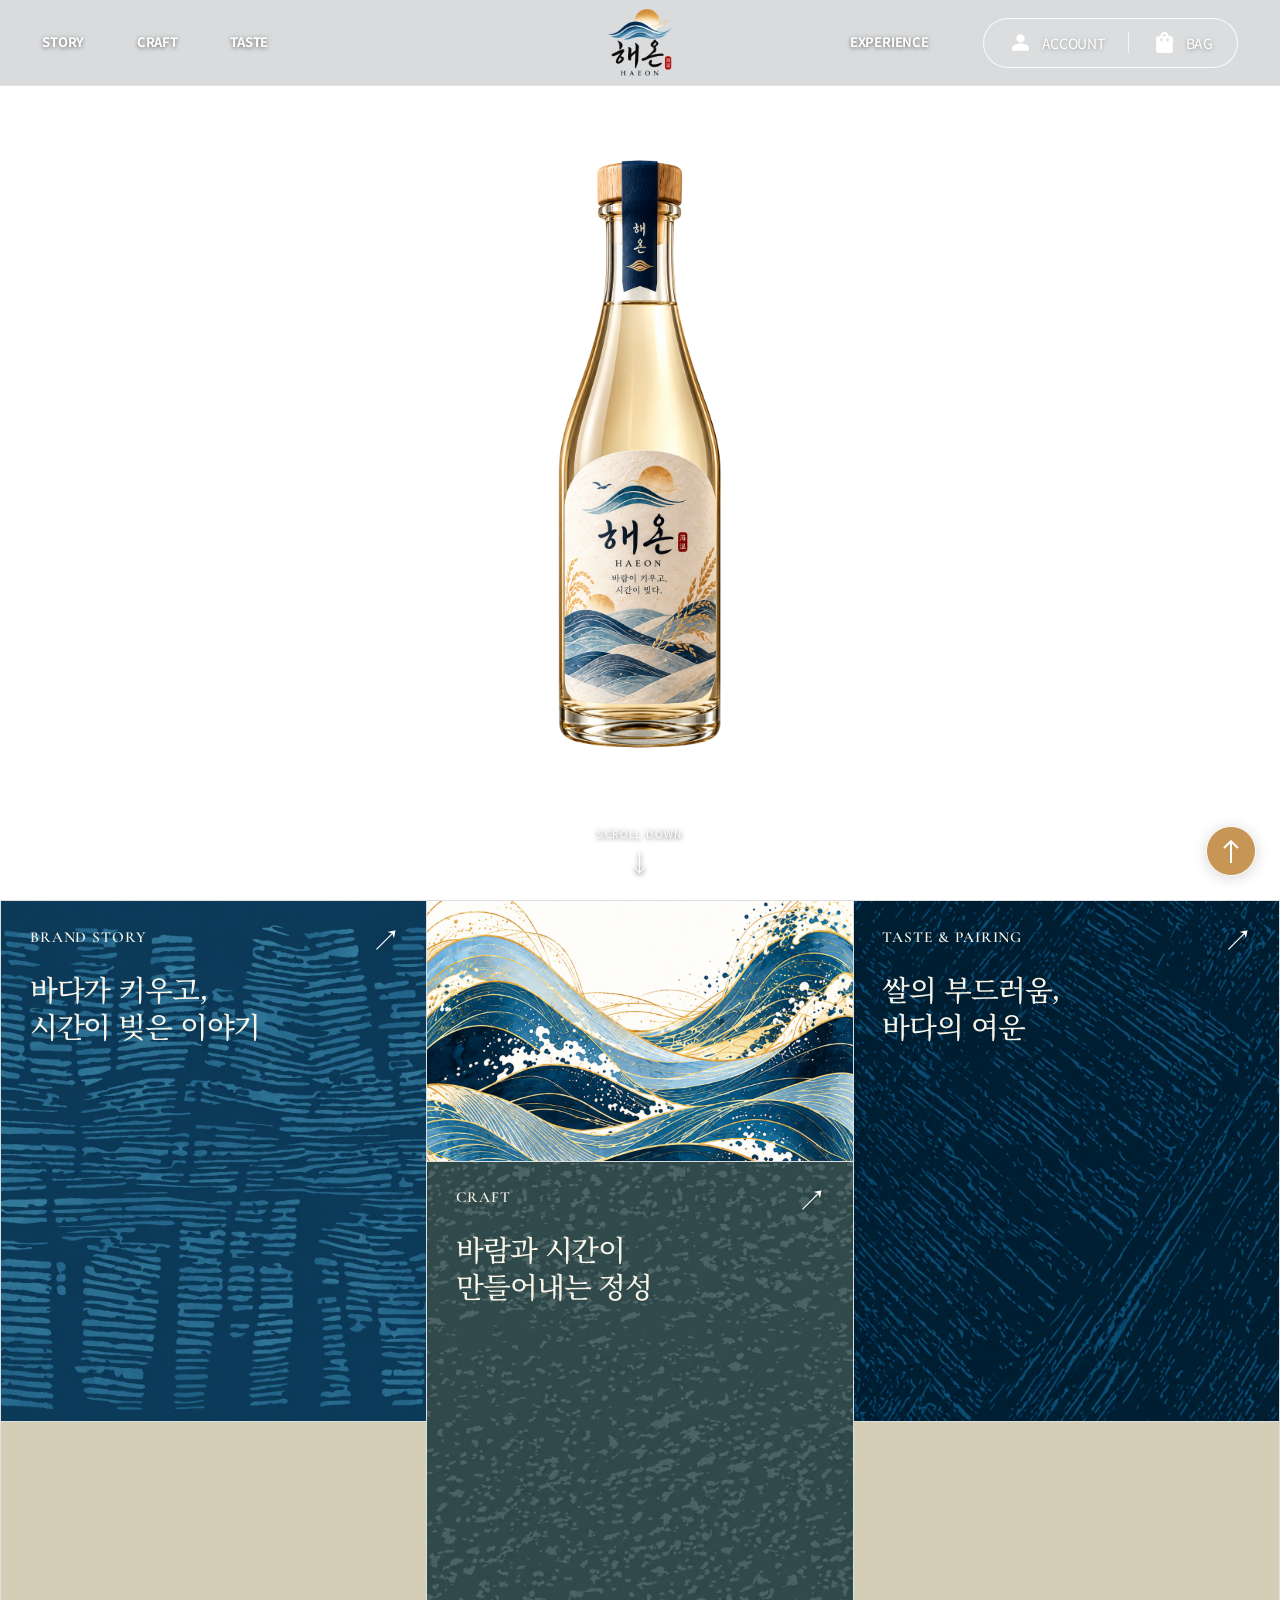
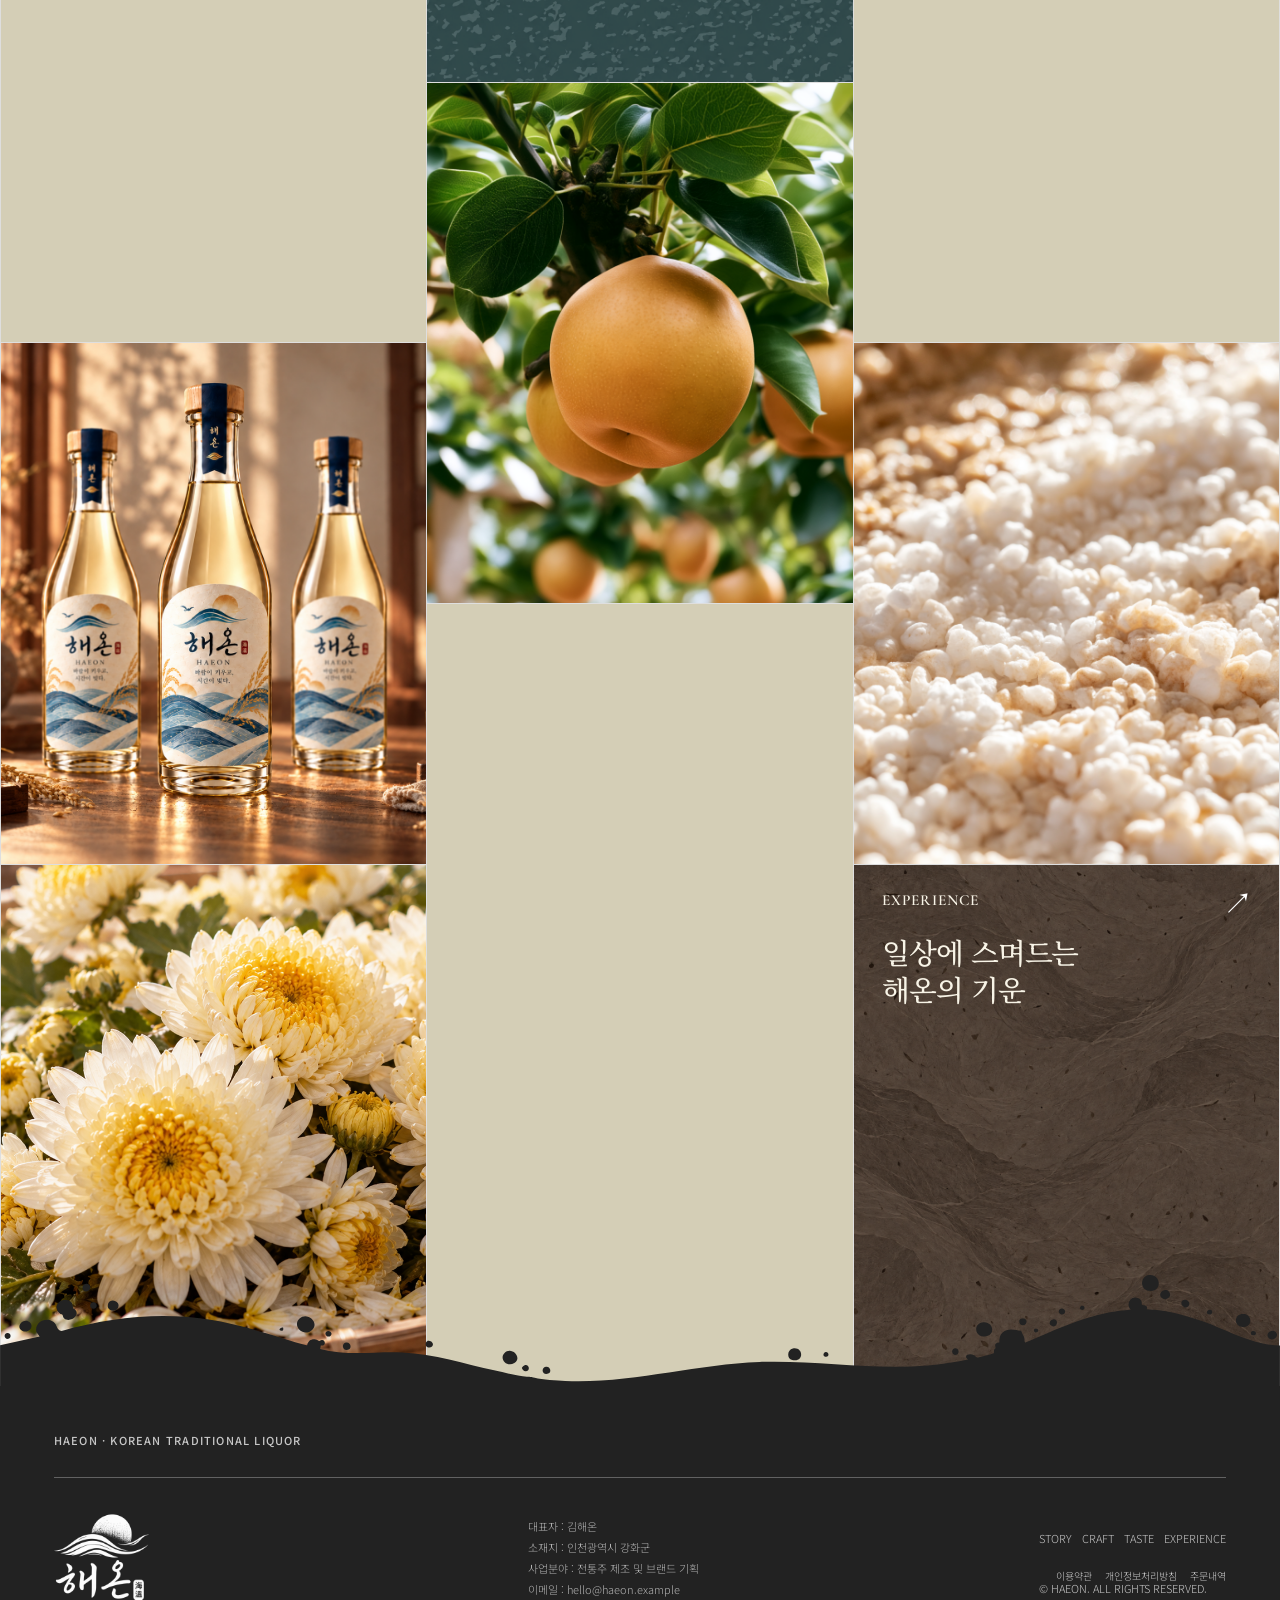
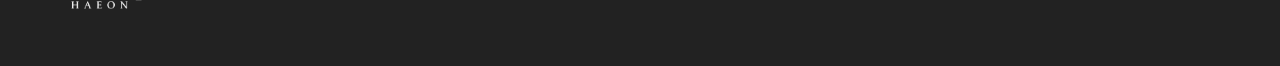
==== commit bc3ea9b6: ". ." ====
--- a/haeon/index.html
+++ b/haeon/index.html
@@ -1,5 +1,6 @@
 <!DOCTYPE html>
-<html lang="ko"><head><meta charset="UTF-8"><meta name="viewport" content="width=device-width, initial-scale=1"><meta name="theme-color" content="#18324a"><meta name="description" content="바람이 키우고, 시간이 빚다. 프리미엄 한국 약주 해온 HAEON의 브랜드 이야기, 재료, 풍미와 컬렉션."><title>바람이 키우고, 시간이 빚다 | 해온 HAEON</title><link rel="icon" href="assets/favicon.svg" type="image/svg+xml"><link rel="preconnect" href="https://fonts.googleapis.com"><link rel="preconnect" href="https://fonts.gstatic.com" crossorigin><link href="https://fonts.googleapis.com/css2?family=Cormorant+Garamond:wght@400;500;600&family=Noto+Sans+KR:wght@300;400;500&family=Noto+Serif+KR:wght@400;500;600&display=swap" rel="stylesheet"><link rel="stylesheet" href="css/style.css"><link rel="stylesheet" href="css/mosaic.css?v=mobile-one-column-20261019"><script src="js/main.js" defer></script><link rel="stylesheet" href="css/header.css"><link rel="stylesheet" href="css/footer.css?v=haeon-wave-final-2"><link rel="stylesheet" href="css/scroll-overlap.css"><link rel="stylesheet" href="css/commerce.css?v=align-center-20261019"><link rel="stylesheet" href="css/home-transparent-header.css?v=20261019"><script src="js/commerce.js" defer></script></head>
+<html lang="ko"><head><meta charset="UTF-8"><meta name="viewport" content="width=device-width, initial-scale=1"><meta name="theme-color" content="#18324a"><meta name="description" content="바람이 키우고, 시간이 빚다. 프리미엄 한국 약주 해온 HAEON의 브랜드 이야기, 재료, 풍미와 컬렉션."><title>바람이 키우고, 시간이 빚다 | 해온 HAEON</title><link rel="icon" href="assets/favicon.svg" type="image/svg+xml"><link rel="preconnect" href="https://fonts.googleapis.com"><link rel="preconnect" href="https://fonts.gstatic.com" crossorigin><link href="https://fonts.googleapis.com/css2?family=Cormorant+Garamond:wght@400;500;600&family=Noto+Sans+KR:wght@300;400;500&family=Noto+Serif+KR:wght@400;500;600&display=swap" rel="stylesheet"><link rel="stylesheet" href="css/style.css"><link rel="stylesheet" href="css/mosaic.css?v=mobile-one-column-20261019"><script src="js/main.js" defer></script><link rel="stylesheet" href="css/header.css"><link rel="stylesheet" href="css/footer.css?v=haeon-wave-final-2"><link rel="stylesheet" href="css/scroll-overlap.css"><link rel="stylesheet" href="css/commerce.css?v=align-center-20261019"><link rel="stylesheet" href="css/home-transparent-header.css?v=20261019"><script src="js/commerce.js" defer></script><link rel="stylesheet" href="css/typography-adjust.css?v=20261021">
+</head>
 <body data-page="index"><a class="skip-link" href="#main">본문으로 바로가기</a>
 <header class="site-header minimal-header"><nav class="header-nav" aria-label="브랜드 메뉴"><div class="story-menu"><a class="story-menu__trigger" href="brand.html" aria-haspopup="true" aria-expanded="false" aria-controls="story-submenu">STORY</a><div class="story-menu__dropdown" id="story-submenu" aria-label="STORY 하위 메뉴"><a href="brand.html">STORY</a><a href="brand-detail.html">CI</a></div></div><a href="craft.html">CRAFT</a><a href="taste.html">TASTE</a></nav><a class="header-logo" href="index.html" aria-label="해온 HAEON 홈"><img src="assets/images/haeon-logo.png" alt="해온 HAEON" width="180" height="188"></a><nav class="header-experience" aria-label="구매 메뉴"><a href="shop.html">EXPERIENCE</a></nav><div class="haeon-shop-actions" aria-label="계정 및 장바구니">
     <a class="haeon-account-link" href="account.html" aria-label="회원가입 및 계정"><img class="haeon-action-icon" src="assets/images/ACCOUNT%201.svg" alt="" width="25" height="25"><span class="haeon-action-label">ACCOUNT</span></a>
--- a/haeon/css/typography-adjust.css
+++ b/haeon/css/typography-adjust.css
@@ -0,0 +1,33 @@
+/* HAEON | Font-metric compensation (2026-10-21)
+ *
+ * font-size-adjust preserves a font's perceived lowercase height when
+ * another font in its stack is used. It is NOT a responsive font-size scale.
+ * Page-specific font-size/clamp()/media-query values remain unchanged.
+ * Using 'from-font' (not an arbitrary numeric ratio) avoids resizing
+ * Gowun Batang, Noto Sans/Serif KR and Cormorant Garamond unexpectedly.
+ * Browsers without support ignore the block and keep the original design.
+ */
+@supports (font-size-adjust: from-font) {
+  /* Inherited by all page text, including Korean/English mixed content. */
+  body {
+    font-size-adjust: from-font;
+  }
+
+  /* Re-establish the ratio at points where the main font family changes. */
+  h1, h2, h3, h4,
+  .latin,
+  button, input, select, textarea {
+    font-size-adjust: from-font;
+  }
+}
+
+/* On narrow screens, prevent browser-specific automatic text enlargement.
+ * Existing per-page mobile typography stays in charge of actual font-size.
+ * 100% preserves user zoom/text settings; it does not disable pinch-zoom.
+ */
+@media (max-width: 767px) {
+  html {
+    -webkit-text-size-adjust: 100%;
+    text-size-adjust: 100%;
+  }
+}
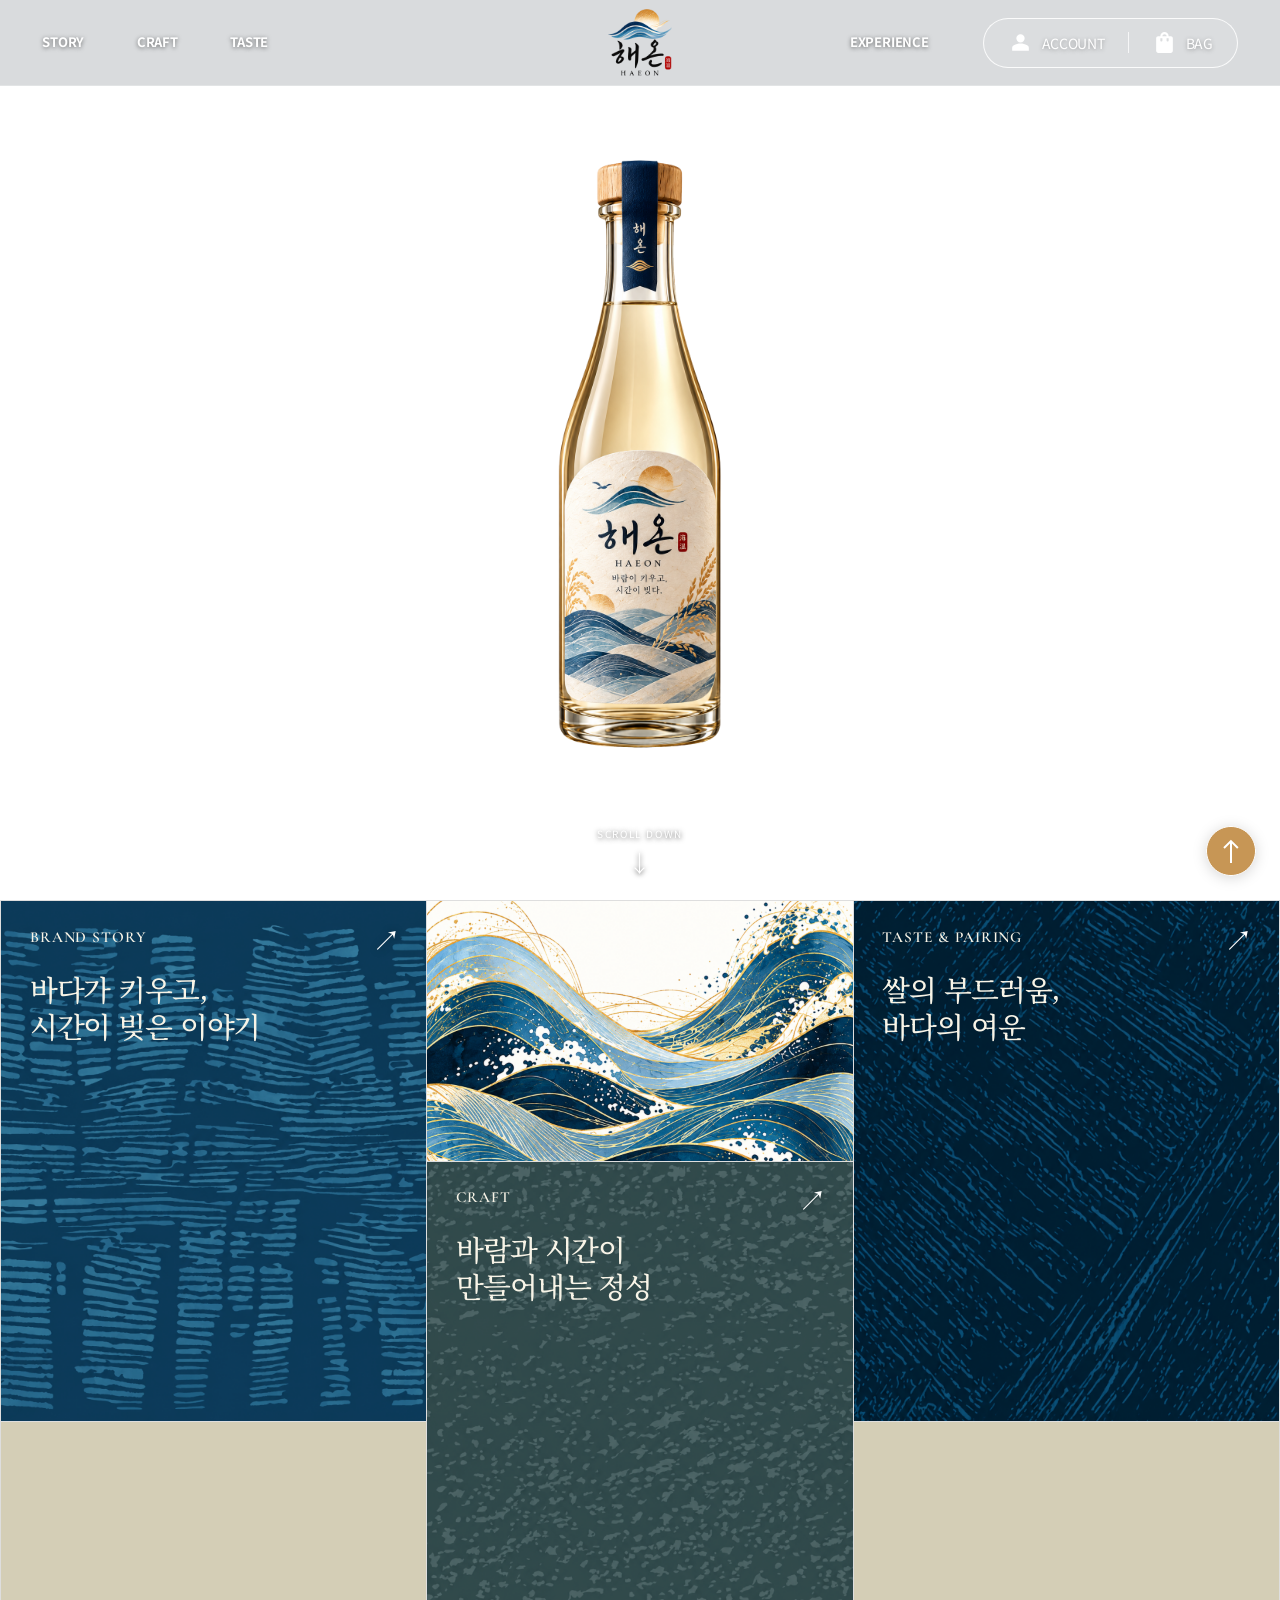
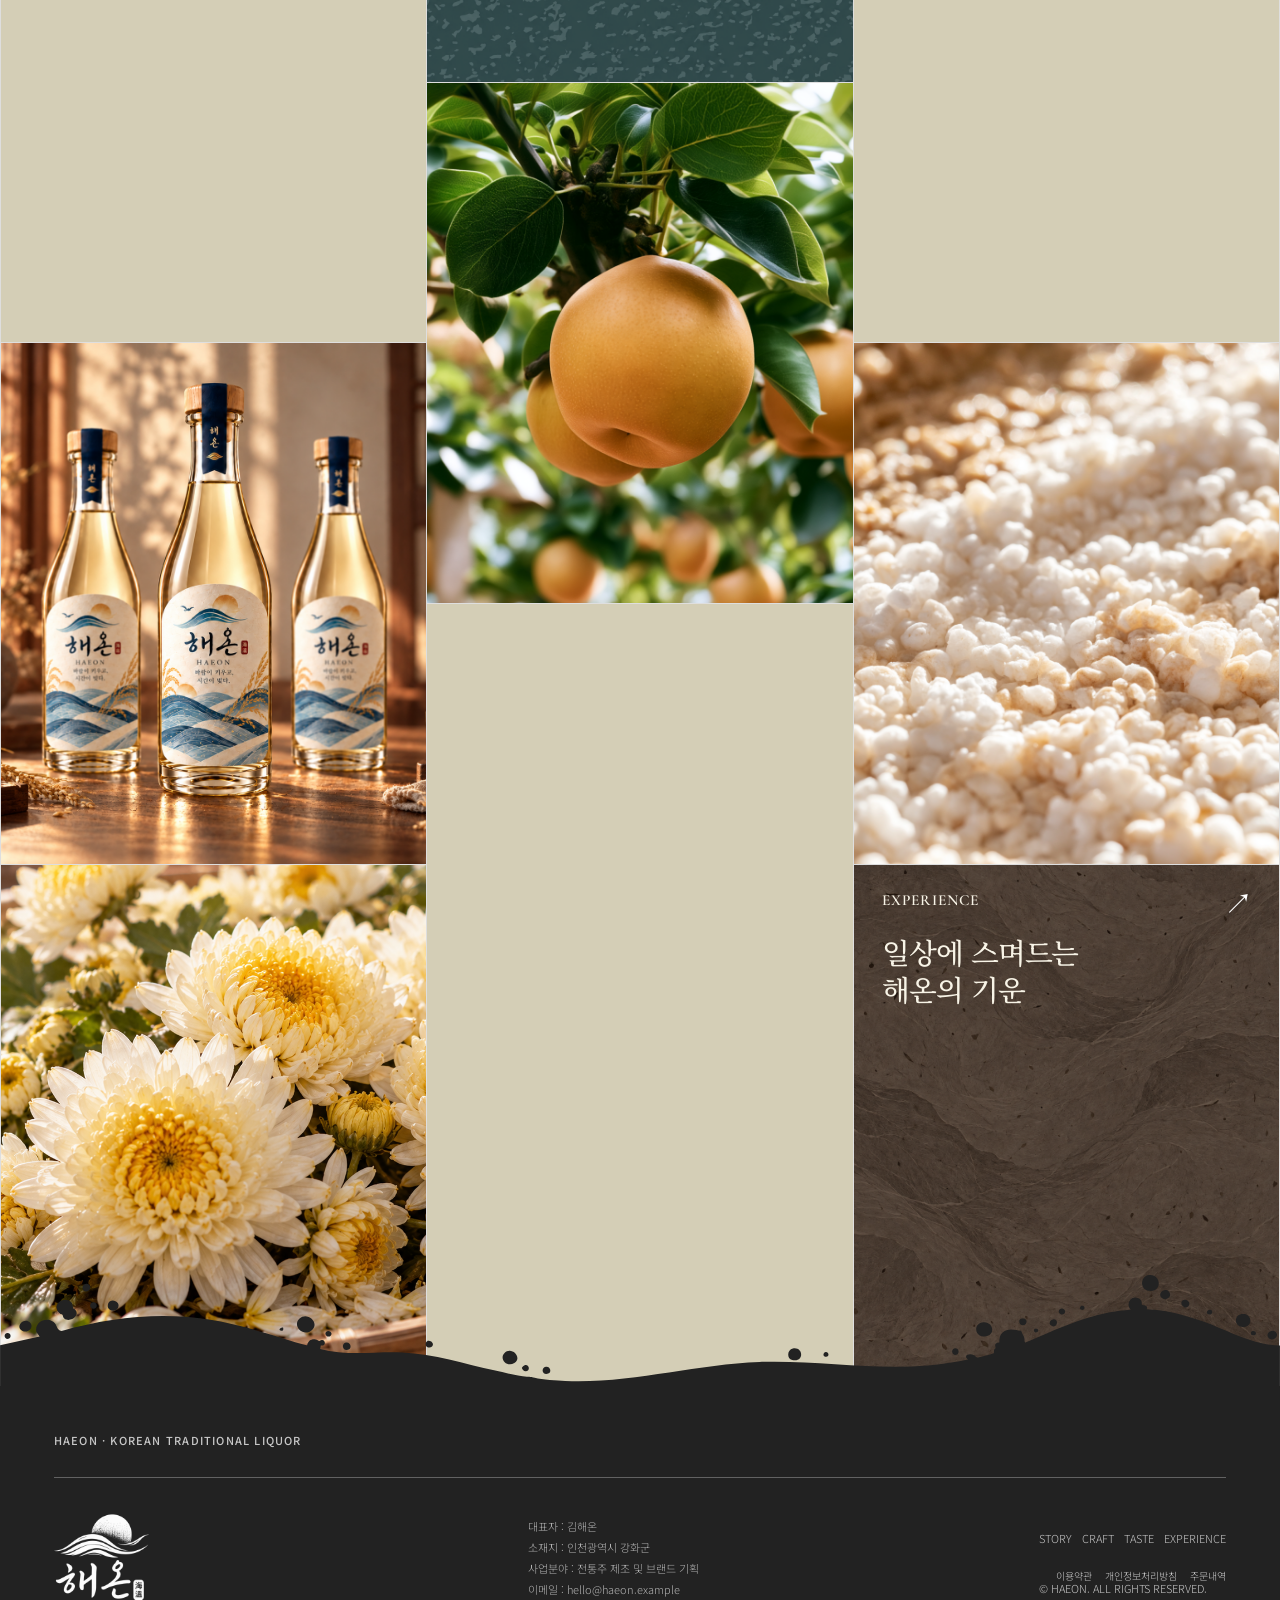
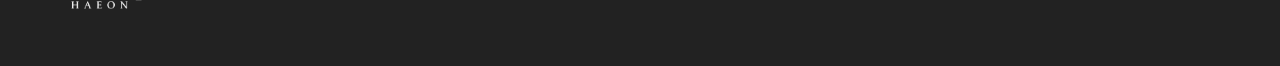
==== commit cf16d9e0: "Add files via upload" ====
--- a/haeon/index.html
+++ b/haeon/index.html
@@ -1,6 +1,5 @@
 <!DOCTYPE html>
-<html lang="ko"><head><meta charset="UTF-8"><meta name="viewport" content="width=device-width, initial-scale=1"><meta name="theme-color" content="#18324a"><meta name="description" content="바람이 키우고, 시간이 빚다. 프리미엄 한국 약주 해온 HAEON의 브랜드 이야기, 재료, 풍미와 컬렉션."><title>바람이 키우고, 시간이 빚다 | 해온 HAEON</title><link rel="icon" href="assets/favicon.svg" type="image/svg+xml"><link rel="preconnect" href="https://fonts.googleapis.com"><link rel="preconnect" href="https://fonts.gstatic.com" crossorigin><link href="https://fonts.googleapis.com/css2?family=Cormorant+Garamond:wght@400;500;600&family=Noto+Sans+KR:wght@300;400;500&family=Noto+Serif+KR:wght@400;500;600&display=swap" rel="stylesheet"><link rel="stylesheet" href="css/style.css"><link rel="stylesheet" href="css/mosaic.css?v=mobile-one-column-20261019"><script src="js/main.js" defer></script><link rel="stylesheet" href="css/header.css"><link rel="stylesheet" href="css/footer.css?v=haeon-wave-final-2"><link rel="stylesheet" href="css/scroll-overlap.css"><link rel="stylesheet" href="css/commerce.css?v=align-center-20261019"><link rel="stylesheet" href="css/home-transparent-header.css?v=20261019"><script src="js/commerce.js" defer></script><link rel="stylesheet" href="css/typography-adjust.css?v=20261021">
-</head>
+<html lang="ko"><head><meta charset="UTF-8"><meta name="viewport" content="width=device-width, initial-scale=1"><meta name="theme-color" content="#18324a"><meta name="description" content="바람이 키우고, 시간이 빚다. 프리미엄 한국 약주 해온 HAEON의 브랜드 이야기, 재료, 풍미와 컬렉션."><title>바람이 키우고, 시간이 빚다 | 해온 HAEON</title><link rel="icon" href="assets/favicon.svg" type="image/svg+xml"><link rel="preconnect" href="https://fonts.googleapis.com"><link rel="preconnect" href="https://fonts.gstatic.com" crossorigin><link href="https://fonts.googleapis.com/css2?family=Cormorant+Garamond:wght@400;500;600&family=Noto+Sans+KR:wght@300;400;500&family=Noto+Serif+KR:wght@400;500;600&display=swap" rel="stylesheet"><link rel="stylesheet" href="css/style.css"><link rel="stylesheet" href="css/mosaic.css?v=mobile-one-column-20261019"><script src="js/main.js" defer></script><link rel="stylesheet" href="css/header.css"><link rel="stylesheet" href="css/footer.css?v=haeon-wave-final-2"><link rel="stylesheet" href="css/scroll-overlap.css"><link rel="stylesheet" href="css/commerce.css?v=align-center-20261019"><link rel="stylesheet" href="css/home-transparent-header.css?v=20261019"><script src="js/commerce.js" defer></script></head>
 <body data-page="index"><a class="skip-link" href="#main">본문으로 바로가기</a>
 <header class="site-header minimal-header"><nav class="header-nav" aria-label="브랜드 메뉴"><div class="story-menu"><a class="story-menu__trigger" href="brand.html" aria-haspopup="true" aria-expanded="false" aria-controls="story-submenu">STORY</a><div class="story-menu__dropdown" id="story-submenu" aria-label="STORY 하위 메뉴"><a href="brand.html">STORY</a><a href="brand-detail.html">CI</a></div></div><a href="craft.html">CRAFT</a><a href="taste.html">TASTE</a></nav><a class="header-logo" href="index.html" aria-label="해온 HAEON 홈"><img src="assets/images/haeon-logo.png" alt="해온 HAEON" width="180" height="188"></a><nav class="header-experience" aria-label="구매 메뉴"><a href="shop.html">EXPERIENCE</a></nav><div class="haeon-shop-actions" aria-label="계정 및 장바구니">
     <a class="haeon-account-link" href="account.html" aria-label="회원가입 및 계정"><img class="haeon-action-icon" src="assets/images/ACCOUNT%201.svg" alt="" width="25" height="25"><span class="haeon-action-label">ACCOUNT</span></a>
